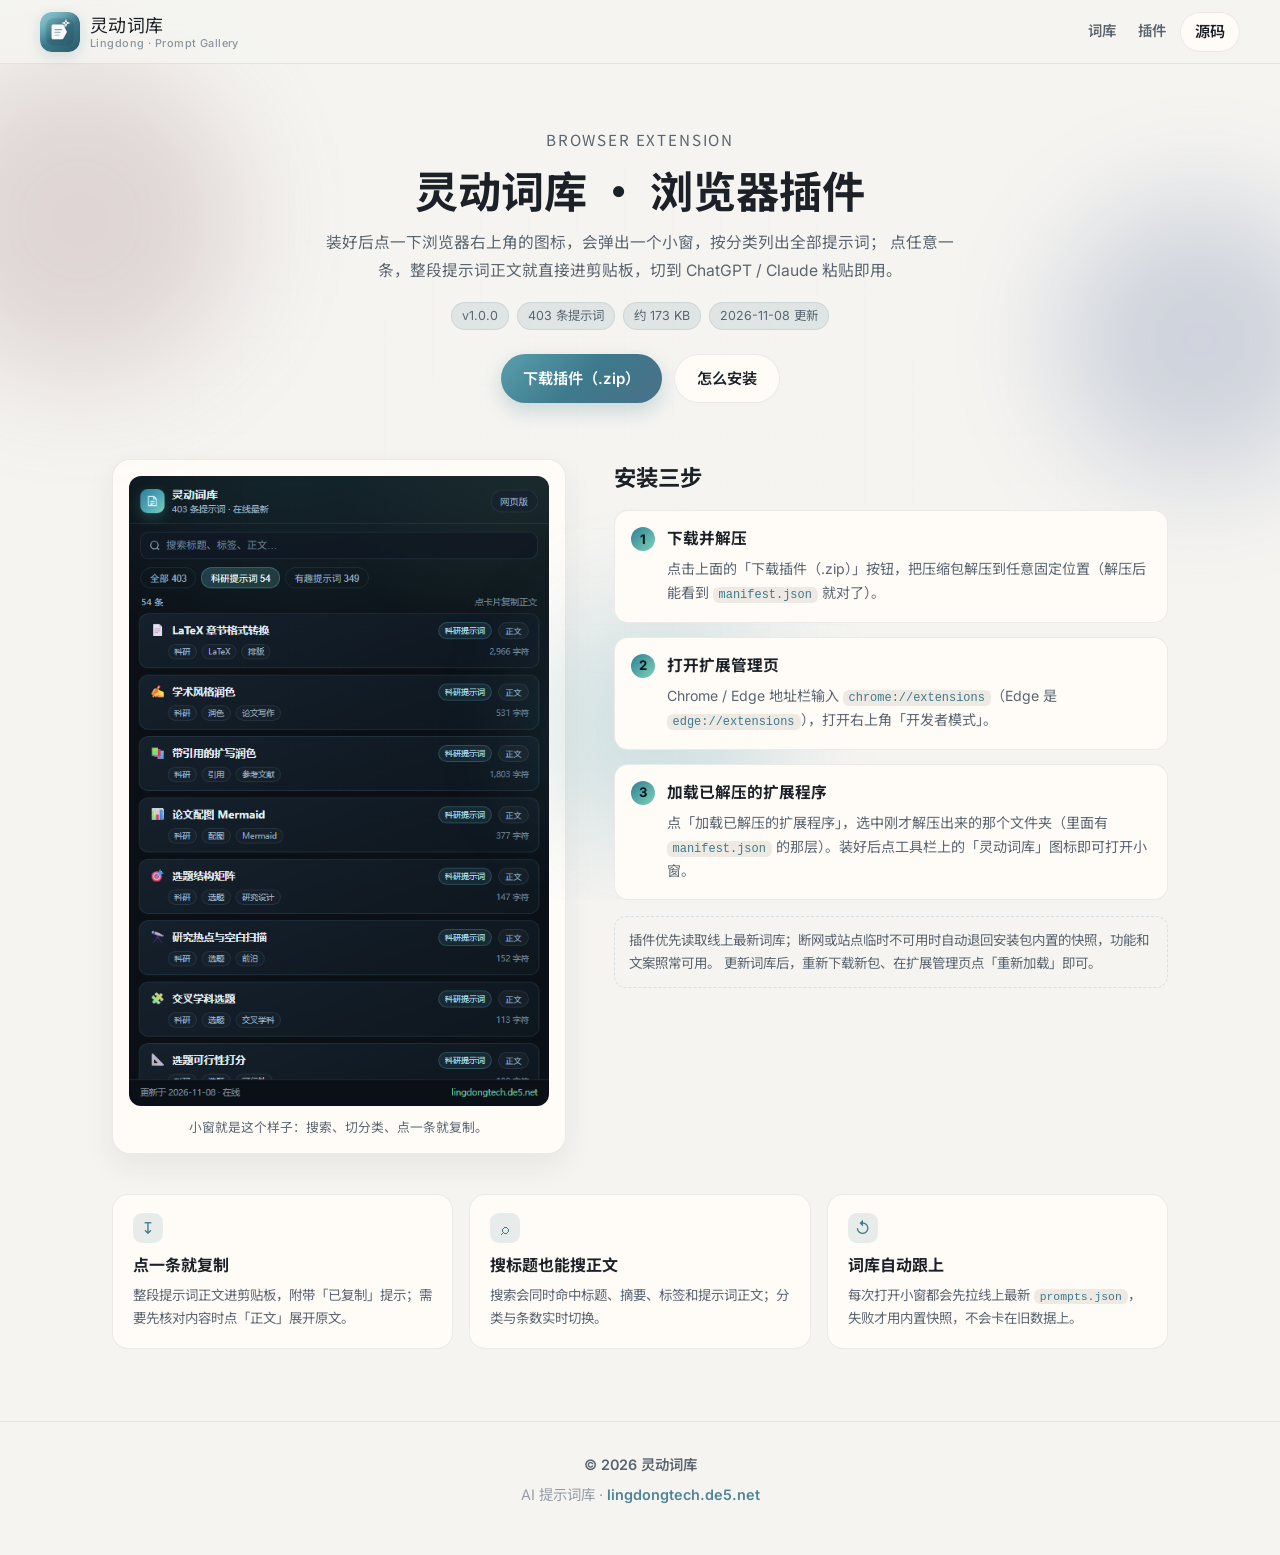
==== extension.html @ 4e8d6f9f "feat(extension): 新增浏览器插件（小窗浏览点选复制）与下载页" ====
<!DOCTYPE html>
<html lang="zh-CN">
<head>
  <meta charset="UTF-8" />
  <meta name="viewport" content="width=device-width, initial-scale=1.0" />
  <title>浏览器插件 — 灵动词库</title>
  <meta name="description" content="下载灵动词库浏览器插件：点一下图标弹出小窗，列出全部 AI 提示词，点任意一条即复制整段正文。" />
  <meta name="theme-color" content="#3d7a8c" />
  <meta name="color-scheme" content="light dark" />
  <meta name="referrer" content="strict-origin-when-cross-origin" />
  <meta property="og:type" content="website" />
  <meta property="og:title" content="浏览器插件 — 灵动词库" />
  <meta property="og:description" content="小窗浏览，一键复制提示词正文。" />
  <meta property="og:url" content="https://lingdongtech.de5.net/extension.html" />
  <link rel="canonical" href="https://lingdongtech.de5.net/extension.html" />
  <link rel="icon" href="assets/favicon.svg" type="image/svg+xml" />
  <link rel="apple-touch-icon" href="assets/logo-mark.svg" />
  <link rel="preconnect" href="https://fonts.googleapis.com" />
  <link rel="preconnect" href="https://fonts.gstatic.com" crossorigin />
  <link href="https://fonts.googleapis.com/css2?family=Inter:wght@400;500;600;700;800&family=Noto+Sans+SC:wght@400;500;700;900&display=swap" rel="stylesheet" />
  <link rel="stylesheet" href="css/styles.css" />
</head>
<body class="anime-skin brand-lingdong">
  <a class="skip-link" href="#install">跳到安装说明</a>
  <div class="bg-layer" aria-hidden="true">
    <div class="orb orb-a"></div>
    <div class="orb orb-b"></div>
    <div class="orb orb-c"></div>
    <div class="starfield" id="starfield"></div>
    <div class="grid-glow"></div>
  </div>

  <header class="site-header">
    <a href="index.html" class="logo" aria-label="灵动词库首页">
      <span class="logo-mark" aria-hidden="true">
        <img src="assets/logo-mark.svg" width="38" height="38" alt="" decoding="async" />
      </span>
      <span class="logo-text">
        <strong>灵动词库</strong>
        <small>Lingdong · Prompt Gallery</small>
      </span>
    </a>
    <nav class="header-nav" aria-label="站内导航">
      <a href="index.html#gallery">词库</a>
      <a href="extension.html" aria-current="page">插件</a>
    </nav>
    <div class="header-actions">
      <a class="btn btn-secondary" href="https://github.com/funjack15500-a11y/git-romate" target="_blank" rel="noopener" style="padding: 8px 14px; height: 40px;">
        <span class="header-github-text">源码</span>
      </a>
    </div>
  </header>

  <section class="plugin-hero">
    <p class="hero-kicker">BROWSER EXTENSION</p>
    <h1 class="plugin-title">灵动词库 · 浏览器插件</h1>
    <p class="plugin-lead">
      装好后点一下浏览器右上角的图标，会弹出一个小窗，按分类列出全部提示词；
      点任意一条，整段提示词正文就直接进剪贴板，切到 ChatGPT / Claude 粘贴即用。
    </p>
    <div class="plugin-meta">
      <span>v1.0.0</span>
      <span>403 条提示词</span>
      <span>约 173 KB</span>
      <span>2026-11-08 更新</span>
    </div>
    <div class="plugin-actions">
      <a class="btn btn-primary" href="downloads/lingdong-prompts-extension.zip" download="lingdong-prompts-extension.zip">下载插件（.zip）</a>
      <a class="btn btn-secondary" href="#install">怎么安装</a>
    </div>
  </section>

  <section class="plugin-grid">
    <figure class="plugin-shot">
      <img src="assets/extension-preview.png" alt="插件小窗：搜索框、分类切换和提示词列表" loading="lazy" decoding="async" />
      <figcaption>小窗就是这个样子：搜索、切分类、点一条就复制。</figcaption>
    </figure>

    <div class="plugin-steps" id="install">
      <h2>安装三步</h2>
      <ol>
        <li>
          <strong>下载并解压</strong>
          <p>点击上面的「下载插件（.zip）」按钮，把压缩包解压到任意固定位置（解压后能看到 <code>manifest.json</code> 就对了）。</p>
        </li>
        <li>
          <strong>打开扩展管理页</strong>
          <p>Chrome / Edge 地址栏输入 <code>chrome://extensions</code>（Edge 是 <code>edge://extensions</code>），打开右上角「开发者模式」。</p>
        </li>
        <li>
          <strong>加载已解压的扩展程序</strong>
          <p>点「加载已解压的扩展程序」，选中刚才解压出来的那个文件夹（里面有 <code>manifest.json</code> 的那层）。装好后点工具栏上的「灵动词库」图标即可打开小窗。</p>
        </li>
      </ol>
      <p class="plugin-note">
        插件优先读取线上最新词库；断网或站点临时不可用时自动退回安装包内置的快照，功能和文案照常可用。
        更新词库后，重新下载新包、在扩展管理页点「重新加载」即可。
      </p>
    </div>
  </section>

  <section class="plugin-features">
    <div class="plugin-feature">
      <span class="plugin-feature-icon" aria-hidden="true">↧</span>
      <h3>点一条就复制</h3>
      <p>整段提示词正文进剪贴板，附带「已复制」提示；需要先核对内容时点「正文」展开原文。</p>
    </div>
    <div class="plugin-feature">
      <span class="plugin-feature-icon" aria-hidden="true">⌕</span>
      <h3>搜标题也能搜正文</h3>
      <p>搜索会同时命中标题、摘要、标签和提示词正文；分类与条数实时切换。</p>
    </div>
    <div class="plugin-feature">
      <span class="plugin-feature-icon" aria-hidden="true">↺</span>
      <h3>词库自动跟上</h3>
      <p>每次打开小窗都会先拉线上最新 <code>prompts.json</code>，失败才用内置快照，不会卡在旧数据上。</p>
    </div>
  </section>

  <footer class="site-footer">
    <p class="footer-brand">© <span id="footerYear">2026</span> 灵动词库</p>
    <p class="footer-sub">AI 提示词库 · <a href="https://lingdongtech.de5.net/">lingdongtech.de5.net</a></p>
  </footer>

  <script>
    (function () {
      var y = document.getElementById("footerYear");
      if (y) y.textContent = String(new Date().getFullYear());
    })();
  </script>
</body>
</html>
---- css/styles.css ----
/* Spark Prompts — styles (暖雾青绿 · 低饱和舒适) */
:root {
  --bg: #f5f4f1;
  --surface: #fffcf8;
  --surface-2: #eeeae3;
  --text: #1c2128;
  --text-2: #5a6570;
  --text-3: #8b949e;
  --accent: #3d7a8c;
  --accent-hover: #2f6575;
  --accent-soft: rgba(61, 122, 140, 0.12);
  --pink: #a8878e;
  --violet: #6d7fa8;
  --cyan: #4a9aad;
  --border: rgba(45, 55, 65, 0.09);
  --shadow-sm: 0 2px 10px rgba(40, 48, 55, 0.05);
  --shadow-md: 0 12px 30px rgba(40, 48, 55, 0.07);
  --shadow-lg: 0 22px 44px rgba(40, 48, 55, 0.1);
  --radius: 16px;
  --radius-sm: 12px;
  --header-h: 64px;
  --font: "Inter", "Noto Sans SC", "PingFang SC", "Microsoft YaHei", system-ui, sans-serif;
  --display: "ZCOOL KuaiLe", "Noto Sans SC", "PingFang SC", system-ui, sans-serif;
  --ease: cubic-bezier(0.22, 1, 0.36, 1);
}

[data-theme="dark"] {
  --bg: #12151a;
  --surface: #1a1f26;
  --surface-2: #242b34;
  --text: #e8edf2;
  --text-2: #a8b2bc;
  --text-3: #7b8794;
  --accent: #6eb6c5;
  --accent-hover: #8bc9d5;
  --accent-soft: rgba(110, 182, 197, 0.14);
  --pink: #b89aa1;
  --violet: #8fa0c4;
  --cyan: #6eb6c5;
  --border: rgba(180, 200, 215, 0.1);
  --shadow-sm: 0 2px 10px rgba(0, 0, 0, 0.28);
  --shadow-md: 0 12px 30px rgba(0, 0, 0, 0.36);
  --shadow-lg: 0 22px 44px rgba(0, 0, 0, 0.45);
}

*,
*::before,
*::after {
  box-sizing: border-box;
  margin: 0;
  padding: 0;
}

html {
  scroll-behavior: smooth;
}

body {
  font-family: var(--font);
  background: var(--bg);
  color: var(--text);
  line-height: 1.55;
  min-height: 100vh;
  -webkit-font-smoothing: antialiased;
  overflow-x: hidden;
  position: relative;
}

.skip-link {
  position: fixed;
  top: 10px;
  left: 10px;
  z-index: 500;
  padding: 10px 14px;
  border-radius: 10px;
  background: var(--text);
  color: var(--bg);
  font-weight: 700;
  transform: translateY(-150%);
  transition: transform 0.18s var(--ease);
}

.skip-link:focus {
  transform: translateY(0);
}

:where(a, button, input, select, [tabindex]):focus-visible {
  outline: 3px solid color-mix(in srgb, var(--accent) 58%, transparent);
  outline-offset: 3px;
}

/* 樱词风背景层 */
.bg-layer {
  position: fixed;
  inset: 0;
  pointer-events: none;
  z-index: 0;
  overflow: hidden;
}

.site-header,
.hero,
.gallery,
.howto,
.site-footer,
.modal-backdrop,
.back-top,
.toast {
  position: relative;
  z-index: 1;
}

.site-header {
  z-index: 100;
}

.modal-backdrop {
  z-index: 200;
}

.toast {
  z-index: 300;
}

.orb {
  position: absolute;
  border-radius: 50%;
  filter: blur(56px);
  opacity: 0.28;
  animation: floaty 18s ease-in-out infinite;
}

.orb-a {
  width: 320px;
  height: 320px;
  left: -80px;
  top: 60px;
  background: var(--pink);
}

.orb-b {
  width: 280px;
  height: 280px;
  right: -60px;
  top: 200px;
  background: var(--violet);
  animation-delay: -4s;
}

.orb-c {
  width: 240px;
  height: 240px;
  left: 42%;
  bottom: 6%;
  background: var(--cyan);
  animation-delay: -7s;
  opacity: 0.22;
}

.grid-glow {
  position: absolute;
  inset: 0;
  background-image:
    linear-gradient(rgba(61, 122, 140, 0.03) 1px, transparent 1px),
    linear-gradient(90deg, rgba(61, 122, 140, 0.03) 1px, transparent 1px);
  background-size: 48px 48px;
  mask-image: radial-gradient(circle at center, black 18%, transparent 78%);
  opacity: 0.35;
}

[data-theme="dark"] .grid-glow {
  background-image:
    linear-gradient(rgba(255, 255, 255, 0.035) 1px, transparent 1px),
    linear-gradient(90deg, rgba(255, 255, 255, 0.035) 1px, transparent 1px);
}

.sakura-field {
  position: absolute;
  inset: 0;
}

.petal {
  position: absolute;
  top: -24px;
  width: 9px;
  height: 12px;
  background: linear-gradient(135deg, #d5e8ec, #6eb6c5);
  border-radius: 80% 0 80% 0;
  opacity: 0.32;
  animation: fall linear infinite;
  filter: drop-shadow(0 0 4px rgba(61, 122, 140, 0.15));
  --drift: 0px;
}

.petal-b {
  width: 7px;
  height: 10px;
  background: linear-gradient(135deg, #e4e8f0, #8fa0c4);
  border-radius: 70% 0 70% 20%;
}

.petal-c {
  width: 10px;
  height: 9px;
  background: linear-gradient(120deg, #e8f0e8, #8bb89a 70%);
  border-radius: 50% 0 50% 50%;
}

.starfield {
  position: absolute;
  inset: 0;
}

.twinkle {
  position: absolute;
  width: 3px;
  height: 3px;
  border-radius: 50%;
  background: #fff;
  box-shadow: 0 0 8px 2px rgba(255, 182, 220, 0.85);
  animation: twinkle ease-in-out infinite;
  opacity: 0.7;
}

[data-theme="light"] .twinkle {
  background: #f9a8d4;
  box-shadow: 0 0 8px 2px rgba(236, 72, 153, 0.45);
}

@keyframes floaty {
  0%,
  100% {
    transform: translateY(0) scale(1);
  }
  50% {
    transform: translateY(-28px) scale(1.05);
  }
}

@keyframes fall {
  0% {
    transform: translate3d(0, -10vh, 0) rotate(0deg);
  }
  100% {
    transform: translate3d(var(--drift), 110vh, 0) rotate(420deg);
  }
}

@keyframes twinkle {
  0%,
  100% {
    opacity: 0.25;
    transform: scale(0.8);
  }
  50% {
    opacity: 1;
    transform: scale(1.35);
  }
}

@media (prefers-reduced-motion: reduce) {
  html {
    scroll-behavior: auto;
  }

  *,
  *::before,
  *::after {
    scroll-behavior: auto !important;
    transition-duration: 0.01ms !important;
  }

  .orb,
  .petal,
  .twinkle,
  .deco-float,
  .card-shine,
  .loading-spinner {
    animation: none !important;
  }
}

a {
  color: inherit;
  text-decoration: none;
}

button,
input {
  font: inherit;
}

img {
  max-width: 100%;
  display: block;
}

/* Header */
.site-header {
  position: sticky;
  top: 0;
  z-index: 100;
  height: var(--header-h);
  display: flex;
  align-items: center;
  justify-content: space-between;
  padding: 0 clamp(16px, 4vw, 40px);
  background: color-mix(in srgb, var(--bg) 82%, transparent);
  backdrop-filter: saturate(180%) blur(16px);
  border-bottom: 1px solid var(--border);
}

.logo {
  display: flex;
  align-items: center;
  gap: 10px;
  font-weight: 700;
  font-size: 1.05rem;
  letter-spacing: -0.02em;
}

.logo-text {
  display: flex;
  flex-direction: column;
  line-height: 1.15;
  gap: 2px;
}

.logo-text strong {
  font-family: var(--display);
  font-weight: 400;
  font-size: 1.12rem;
  letter-spacing: 0.02em;
}

.logo-text small {
  font-size: 0.68rem;
  font-weight: 500;
  color: var(--text-3);
  letter-spacing: 0.04em;
}

.logo-mark {
  width: 40px;
  height: 40px;
  border-radius: 12px;
  display: grid;
  place-items: center;
  flex-shrink: 0;
  overflow: hidden;
  box-shadow: 0 4px 14px rgba(61, 122, 140, 0.2);
  background: transparent;
  border: none;
  padding: 0;
  transition: transform 0.2s var(--ease), box-shadow 0.2s var(--ease);
}

.logo-mark img,
.logo-mark svg {
  width: 100%;
  height: 100%;
  display: block;
}

.logo:hover .logo-mark {
  transform: translateY(-1px);
  box-shadow: 0 6px 18px rgba(61, 122, 140, 0.28);
}

.logo-text strong {
  letter-spacing: 0.02em;
}

.header-nav {
  display: flex;
  align-items: center;
  gap: 18px;
  margin-left: auto;
  margin-right: 12px;
  font-size: 0.9rem;
  font-weight: 600;
  color: var(--text-2);
}

.header-nav a {
  position: relative;
  padding: 4px 2px;
  transition: color 0.15s;
}

.header-nav a:hover {
  color: var(--accent);
}

.header-nav a::after {
  content: "";
  position: absolute;
  left: 0;
  right: 0;
  bottom: -4px;
  height: 2px;
  border-radius: 2px;
  background: linear-gradient(90deg, #3d7a8c, #6d7fa8);
  transform: scaleX(0);
  transition: transform 0.2s var(--ease);
}

.header-nav a:hover::after {
  transform: scaleX(1);
}

.header-actions {
  display: flex;
  align-items: center;
  gap: 8px;
}

.icon-btn {
  width: 40px;
  height: 40px;
  border-radius: 999px;
  border: 1px solid var(--border);
  background: var(--surface);
  color: var(--text);
  cursor: pointer;
  display: grid;
  place-items: center;
  transition: background 0.2s var(--ease), transform 0.2s var(--ease);
}

.icon-btn:hover {
  background: var(--surface-2);
  transform: translateY(-1px);
}

.btn {
  display: inline-flex;
  align-items: center;
  justify-content: center;
  gap: 8px;
  padding: 12px 22px;
  border-radius: 999px;
  border: none;
  cursor: pointer;
  font-weight: 600;
  font-size: 0.95rem;
  transition: transform 0.2s var(--ease), background 0.2s, box-shadow 0.2s;
}

.btn:hover {
  transform: translateY(-1px);
}

.btn:active {
  transform: translateY(0);
}

.btn-primary {
  background: linear-gradient(135deg, #5a9fad, #3d7a8c 50%, #4a7088);
  color: #fff;
  box-shadow: 0 8px 20px rgba(61, 122, 140, 0.24);
  text-shadow: none;
}

.btn-primary:hover {
  filter: brightness(1.04);
  background: linear-gradient(135deg, #67aab7, #458796 50%, #547e94);
}

.btn-secondary {
  background: var(--surface);
  color: var(--text);
  border: 1px solid var(--border);
}

.btn-secondary:hover {
  background: var(--surface-2);
}

.btn-ghost {
  background: transparent;
  color: var(--text-2);
  border: 1px solid transparent;
}

.btn-ghost:hover {
  background: var(--surface-2);
  color: var(--text);
}

/* Hero */
.hero {
  position: relative;
  text-align: center;
  padding: clamp(40px, 8vw, 80px) 20px 36px;
  max-width: 920px;
  margin: 0 auto;
}

.hero-glow {
  position: absolute;
  inset: -20% -10% auto;
  height: 70%;
  background:
    radial-gradient(ellipse 50% 60% at 50% 0%, rgba(61, 122, 140, 0.16), transparent 70%),
    radial-gradient(ellipse 40% 50% at 80% 20%, rgba(109, 127, 168, 0.12), transparent 65%),
    radial-gradient(ellipse 35% 45% at 15% 30%, rgba(74, 154, 173, 0.1), transparent 60%);
  pointer-events: none;
  z-index: -1;
}

[data-theme="dark"] .hero-glow {
  background:
    radial-gradient(ellipse 50% 60% at 50% 0%, rgba(110, 182, 197, 0.14), transparent 70%),
    radial-gradient(ellipse 40% 50% at 80% 20%, rgba(143, 160, 196, 0.1), transparent 65%),
    radial-gradient(ellipse 35% 45% at 15% 30%, rgba(110, 182, 197, 0.08), transparent 60%);
}

.hero-deco {
  position: absolute;
  inset: 0;
  pointer-events: none;
  overflow: hidden;
}

.deco-float {
  position: absolute;
  font-size: 1.1rem;
  opacity: 0.55;
  color: var(--accent);
  animation: bob 5s ease-in-out infinite;
  text-shadow: 0 0 12px rgba(244, 114, 182, 0.45);
}

.deco-float.d1 { left: 6%; top: 18%; animation-delay: 0s; opacity: 0.45; }
.deco-float.d2 { right: 10%; top: 22%; animation-delay: -1s; color: var(--cyan); opacity: 0.4; }
.deco-float.d3 { left: 14%; bottom: 28%; animation-delay: -2s; opacity: 0.35; }
.deco-float.d4 { right: 8%; bottom: 32%; animation-delay: -1.5s; color: var(--violet); opacity: 0.4; }
.deco-float.d5 { left: 48%; top: 8%; animation-delay: -0.5s; font-size: 0.9rem; opacity: 0.35; }

@keyframes bob {
  0%, 100% { transform: translateY(0); }
  50% { transform: translateY(-10px); }
}

.hero-kicker {
  font-family: var(--display);
  font-size: 0.95rem;
  color: var(--text-2);
  letter-spacing: 0.12em;
  margin-bottom: 10px;
}

.sr-only {
  position: absolute;
  width: 1px;
  height: 1px;
  padding: 0;
  margin: -1px;
  overflow: hidden;
  clip: rect(0, 0, 0, 0);
  white-space: nowrap;
  border: 0;
}

.hero-badge {
  display: inline-flex;
  align-items: center;
  gap: 8px;
  padding: 6px 14px 6px 8px;
  border-radius: 999px;
  background: var(--accent-soft);
  color: var(--accent);
  font-size: 0.85rem;
  font-weight: 600;
  margin-bottom: 20px;
}

.hero-badge-logo {
  width: 20px;
  height: 20px;
  border-radius: 6px;
  display: block;
  box-shadow: 0 2px 6px rgba(61, 122, 140, 0.2);
}

.hero h1,
.hero-title {
  font-family: var(--display);
  font-size: clamp(2.3rem, 6.2vw, 3.7rem);
  line-height: 1.18;
  letter-spacing: 0.02em;
  font-weight: 400;
  margin-bottom: 16px;
}

.hero h1 span,
.hero-title span {
  background: linear-gradient(120deg, #3d7a8c, #4a9aad, #6d7fa8);
  -webkit-background-clip: text;
  background-clip: text;
  color: transparent;
}

[data-theme="dark"] .hero h1 span,
[data-theme="dark"] .hero-title span {
  background: linear-gradient(120deg, #6eb6c5, #8bc9d5, #a8b8d8);
  -webkit-background-clip: text;
  background-clip: text;
  color: transparent;
}

.hero code {
  font-size: 0.9em;
  padding: 1px 6px;
  border-radius: 6px;
  background: var(--accent-soft);
  color: var(--accent);
}

.hero p,
.hero-lead {
  color: var(--text-2);
  font-size: clamp(1rem, 2.2vw, 1.15rem);
  max-width: 560px;
  margin: 0 auto 28px;
}

.bubble-stat {
  position: relative;
  padding: 10px 16px 12px;
  border-radius: 16px;
  background: color-mix(in srgb, var(--surface) 92%, var(--accent));
  border: 1px solid var(--border);
  box-shadow: var(--shadow-sm);
  min-width: 88px;
}

.bubble-stat::after {
  content: "";
  position: absolute;
  left: 14px;
  bottom: -6px;
  width: 10px;
  height: 10px;
  background: inherit;
  border-right: 1px solid var(--border);
  border-bottom: 1px solid var(--border);
  transform: rotate(45deg);
}

.hero-actions {
  display: flex;
  flex-wrap: wrap;
  gap: 12px;
  justify-content: center;
}

/* —— 滚动播报 —— */
.hero-ticker {
  display: flex;
  align-items: center;
  gap: 10px;
  margin: 28px auto 0;
  max-width: 860px;
  padding: 0 4px;
}

.hero-ticker-b {
  margin-top: 10px;
}

.ticker-label {
  flex: 0 0 auto;
  font-size: 0.72rem;
  font-weight: 700;
  letter-spacing: 0.08em;
  color: var(--accent);
  padding: 6px 10px;
  border-radius: 999px;
  background: var(--accent-soft);
  border: 1px solid var(--border);
}

.ticker-viewport {
  flex: 1;
  min-width: 0;
  overflow: hidden;
  mask-image: linear-gradient(90deg, transparent, #000 8%, #000 92%, transparent);
  -webkit-mask-image: linear-gradient(90deg, transparent, #000 8%, #000 92%, transparent);
}

.ticker-track {
  display: flex;
  width: max-content;
  gap: 10px;
  animation: ticker-scroll 48s linear infinite;
}

.ticker-track-rev {
  animation-name: ticker-scroll-rev;
  animation-duration: 56s;
}

.hero-ticker:hover .ticker-track,
.hero-ticker:hover .ticker-track-rev {
  animation-play-state: paused;
}

@keyframes ticker-scroll {
  from { transform: translateX(0); }
  to { transform: translateX(-50%); }
}

@keyframes ticker-scroll-rev {
  from { transform: translateX(-50%); }
  to { transform: translateX(0); }
}

.ticker-chip {
  flex: 0 0 auto;
  display: inline-flex;
  align-items: center;
  gap: 6px;
  padding: 8px 14px;
  border-radius: 999px;
  background: var(--surface);
  border: 1px solid var(--border);
  box-shadow: var(--shadow-sm);
  font-size: 0.85rem;
  color: var(--text);
  cursor: pointer;
  transition: border-color 0.2s, transform 0.2s, box-shadow 0.2s;
  white-space: nowrap;
  max-width: 240px;
}

.ticker-chip:hover {
  border-color: color-mix(in srgb, var(--accent) 45%, var(--border));
  transform: translateY(-1px);
  box-shadow: var(--shadow-md);
}

.ticker-chip .tc-emoji {
  font-size: 1rem;
}

.ticker-chip .tc-title {
  overflow: hidden;
  text-overflow: ellipsis;
}

.ticker-chip .tc-cat {
  font-size: 0.7rem;
  color: var(--text-3);
  padding: 2px 6px;
  border-radius: 6px;
  background: var(--surface-2);
}

/* —— 精选轮播 —— */
.hero-spotlight {
  position: relative;
  margin: 28px auto 0;
  max-width: 560px;
  padding: 0 40px;
}

.spotlight-stage {
  position: relative;
  min-height: 118px;
}

.spotlight-card {
  position: absolute;
  inset: 0;
  display: flex;
  flex-direction: column;
  align-items: flex-start;
  gap: 8px;
  text-align: left;
  padding: 18px 20px;
  border-radius: 18px;
  background: var(--surface);
  border: 1px solid var(--border);
  box-shadow: var(--shadow-md);
  opacity: 0;
  transform: translateY(8px) scale(0.98);
  pointer-events: none;
  transition: opacity 0.45s var(--ease), transform 0.45s var(--ease);
  cursor: pointer;
}

.spotlight-card.active {
  opacity: 1;
  transform: none;
  pointer-events: auto;
  position: relative;
}

.spotlight-card .sp-meta {
  display: flex;
  align-items: center;
  gap: 8px;
  font-size: 0.78rem;
  color: var(--text-3);
}

.spotlight-card .sp-emoji {
  font-size: 1.35rem;
}

.spotlight-card .sp-title {
  font-size: 1.05rem;
  font-weight: 700;
  color: var(--text);
  line-height: 1.35;
}

.spotlight-card .sp-summary {
  font-size: 0.88rem;
  color: var(--text-2);
  display: -webkit-box;
  -webkit-line-clamp: 2;
  -webkit-box-orient: vertical;
  overflow: hidden;
}

.spotlight-nav {
  position: absolute;
  top: 50%;
  transform: translateY(-50%);
  width: 32px;
  height: 32px;
  border-radius: 50%;
  border: 1px solid var(--border);
  background: var(--surface);
  color: var(--text);
  cursor: pointer;
  font-size: 1.2rem;
  line-height: 1;
  z-index: 2;
  box-shadow: var(--shadow-sm);
}

.spotlight-nav:hover {
  border-color: var(--accent);
  color: var(--accent);
}

.spotlight-nav.prev { left: 0; }
.spotlight-nav.next { right: 0; }

.spotlight-dots {
  display: flex;
  justify-content: center;
  gap: 6px;
  margin-top: 12px;
}

.spotlight-dots button {
  width: 7px;
  height: 7px;
  border-radius: 50%;
  border: none;
  padding: 0;
  background: var(--text-3);
  opacity: 0.35;
  cursor: pointer;
}

.spotlight-dots button.active {
  opacity: 1;
  background: var(--accent);
  width: 18px;
  border-radius: 999px;
}

@media (prefers-reduced-motion: reduce) {
  .ticker-track,
  .ticker-track-rev {
    animation: none;
  }
}

@media (max-width: 640px) {
  .hero-ticker .ticker-label {
    display: none;
  }
  .hero-spotlight {
    padding: 0 36px;
  }
  .ticker-chip .tc-cat {
    display: none;
  }
}

.stats {
  display: flex;
  justify-content: center;
  gap: clamp(24px, 6vw, 48px);
  margin-top: 36px;
  padding-top: 28px;
  border-top: 1px solid var(--border);
}

.stat strong {
  display: block;
  font-size: 1.4rem;
  letter-spacing: -0.02em;
}

.stat span {
  color: var(--text-3);
  font-size: 0.85rem;
}

/* Gallery */
.gallery {
  max-width: 1240px;
  margin: 0 auto;
  padding: 20px clamp(16px, 4vw, 36px) 96px;
}

.controls {
  display: flex;
  flex-wrap: wrap;
  gap: 12px;
  align-items: center;
  margin-bottom: 12px;
  padding: 10px;
  border-radius: 18px;
  transition: background 0.25s var(--ease), box-shadow 0.25s var(--ease), border-color 0.25s;
  border: 1px solid transparent;
  position: sticky;
  top: calc(var(--header-h) + 4px);
  z-index: 40;
}

.controls.is-stuck {
  background: color-mix(in srgb, var(--bg) 88%, transparent);
  backdrop-filter: saturate(180%) blur(14px);
  border-color: var(--border);
  box-shadow: var(--shadow-sm);
}

.search-bar {
  position: relative;
  flex: 1 1 240px;
  min-width: 200px;
}

.search-bar svg {
  position: absolute;
  left: 14px;
  top: 50%;
  transform: translateY(-50%);
  color: var(--text-3);
  pointer-events: none;
}

.search-bar input {
  width: 100%;
  height: 44px;
  padding: 0 40px 0 40px;
  border-radius: 999px;
  border: 1px solid var(--border);
  background: var(--surface);
  color: var(--text);
  outline: none;
  transition: border-color 0.2s, box-shadow 0.2s;
}

.search-bar input:focus {
  border-color: var(--accent);
  box-shadow: 0 0 0 3px var(--accent-soft);
}

.search-clear {
  position: absolute;
  right: 10px;
  top: 50%;
  transform: translateY(-50%);
  width: 26px;
  height: 26px;
  border: none;
  border-radius: 999px;
  background: var(--surface-2);
  color: var(--text-2);
  cursor: pointer;
  font-size: 1rem;
  line-height: 1;
  display: grid;
  place-items: center;
}

.search-clear:hover {
  color: var(--text);
  background: var(--border);
}

.toolbar-meta {
  display: flex;
  flex-wrap: wrap;
  align-items: center;
  gap: 10px 16px;
  margin-bottom: 16px;
  min-height: 28px;
}

.result-line {
  color: var(--text-3);
  font-size: 0.88rem;
}

.result-line strong {
  color: var(--text);
  font-weight: 650;
}

.active-chips {
  display: flex;
  flex-wrap: wrap;
  gap: 6px;
}

.chip {
  display: inline-flex;
  align-items: center;
  gap: 6px;
  padding: 4px 10px;
  border-radius: 999px;
  border: 1px solid var(--border);
  background: var(--surface);
  color: var(--text-2);
  font-size: 0.78rem;
  font-weight: 500;
  cursor: pointer;
  transition: background 0.15s, color 0.15s;
}

.chip:hover {
  background: var(--accent-soft);
  color: var(--accent);
  border-color: transparent;
}

.sort-wrap {
  display: inline-flex;
}

.sort-select {
  height: 40px;
  padding: 0 28px 0 12px;
  border-radius: 999px;
  border: 1px solid var(--border);
  background: var(--surface)
    url("data:image/svg+xml,%3Csvg xmlns='http://www.w3.org/2000/svg' width='10' height='6' viewBox='0 0 10 6'%3E%3Cpath d='M1 1l4 4 4-4' fill='none' stroke='%2386868b' stroke-width='1.5'/%3E%3C/svg%3E")
    no-repeat right 12px center;
  color: var(--text-2);
  font-weight: 500;
  font-size: 0.9rem;
  cursor: pointer;
  appearance: none;
  -webkit-appearance: none;
  outline: none;
}

.sort-select:focus {
  border-color: var(--accent);
  box-shadow: 0 0 0 3px var(--accent-soft);
}

.filter-reset {
  opacity: 0.45;
  pointer-events: none;
}

.filter-reset.visible {
  opacity: 1;
  pointer-events: auto;
}

.filters {
  display: flex;
  flex-wrap: wrap;
  gap: 8px;
  align-items: center;
}

.filter-btn,
.category-trigger {
  height: 40px;
  padding: 0 14px;
  border-radius: 999px;
  border: 1px solid var(--border);
  background: var(--surface);
  color: var(--text-2);
  cursor: pointer;
  font-weight: 500;
  font-size: 0.9rem;
  transition: all 0.2s var(--ease);
}

.filter-btn:hover,
.category-trigger:hover {
  background: var(--surface-2);
  color: var(--text);
}

.filter-btn.active {
  background: var(--text);
  color: var(--bg);
  border-color: transparent;
}

[data-theme="dark"] .filter-btn.active {
  background: #f5f5f7;
  color: #0b0b0f;
}

.category-dropdown {
  position: relative;
}

.category-trigger {
  display: inline-flex;
  align-items: center;
  gap: 8px;
}

.category-options {
  position: absolute;
  top: calc(100% + 8px);
  left: 0;
  min-width: 200px;
  max-height: min(70vh, 420px);
  overflow-y: auto;
  background: var(--surface);
  border: 1px solid var(--border);
  border-radius: var(--radius-sm);
  box-shadow: var(--shadow-md);
  padding: 6px;
  display: none;
  z-index: 50;
}

.category-options.open {
  display: block;
}

.category-option {
  display: flex;
  align-items: center;
  justify-content: space-between;
  gap: 12px;
  width: 100%;
  text-align: left;
  padding: 10px 12px;
  border: none;
  border-radius: 8px;
  background: transparent;
  color: var(--text);
  cursor: pointer;
  font-size: 0.9rem;
}

.category-option .cat-count {
  font-size: 0.75rem;
  font-variant-numeric: tabular-nums;
  color: var(--text-3);
  background: var(--surface-2);
  padding: 2px 8px;
  border-radius: 999px;
  min-width: 1.75rem;
  text-align: center;
}

.category-option:hover,
.category-option.active {
  background: var(--accent-soft);
  color: var(--accent);
}

.category-option.active .cat-count,
.category-option:hover .cat-count {
  color: var(--accent);
  background: color-mix(in srgb, var(--accent) 14%, transparent);
}

/* Announcement — 精简单行提示条 */
.announcement {
  position: relative;
  display: flex;
  align-items: center;
  gap: 10px;
  background: color-mix(in srgb, var(--accent) 6%, var(--surface));
  border: 1px solid color-mix(in srgb, var(--accent) 12%, var(--border));
  border-radius: 999px;
  padding: 8px 14px 8px 12px;
  margin-bottom: 16px;
  min-height: 0;
  overflow: hidden;
  box-shadow: none;
}

.announcement-icon {
  flex-shrink: 0;
  width: 26px;
  height: 26px;
  display: grid;
  place-items: center;
  border-radius: 999px;
  background: var(--accent-soft);
  color: var(--accent);
  font-size: 0.78rem;
  font-weight: 700;
}

#announcementSlides {
  flex: 1;
  min-width: 0;
  position: relative;
}

.announcement-slide {
  display: none;
  align-items: baseline;
  gap: 6px 10px;
  flex-wrap: wrap;
  animation: fadeIn 0.35s var(--ease);
  line-height: 1.45;
}

.announcement-slide.active {
  display: flex;
}

.announcement-slide strong {
  display: inline;
  margin: 0;
  font-size: 0.86rem;
  font-weight: 600;
  color: var(--text);
}

.announcement-slide p,
.announcement-slide .ann-body {
  margin: 0;
  display: inline;
  color: var(--text-2);
  font-size: 0.84rem;
}

.announcement-slide .ann-sep {
  color: var(--text-3);
  opacity: 0.55;
}

.announcement-dots {
  position: static;
  flex-shrink: 0;
  display: flex;
  gap: 5px;
  align-items: center;
}

.announcement-dots button {
  width: 5px;
  height: 5px;
  border-radius: 999px;
  border: none;
  background: var(--text-3);
  opacity: 0.3;
  cursor: pointer;
  padding: 0;
  transition: width 0.2s, opacity 0.2s, background 0.2s;
}

.announcement-dots button.active {
  opacity: 1;
  background: var(--accent);
  width: 14px;
}

/* Tag cloud */
.tag-cloud-wrap {
  margin-bottom: 20px;
  padding: 12px 14px;
  border-radius: var(--radius);
  background: color-mix(in srgb, var(--surface) 88%, var(--surface-2));
  border: 1px solid var(--border);
}

.tag-cloud-head {
  display: flex;
  align-items: center;
  justify-content: space-between;
  gap: 12px;
  margin-bottom: 10px;
}

.tag-cloud-head-left {
  display: flex;
  align-items: center;
  gap: 8px;
}

.tag-cloud-head span {
  font-size: 0.8rem;
  font-weight: 600;
  color: var(--text-3);
  letter-spacing: 0.04em;
}

.tag-cloud-actions {
  display: flex;
  align-items: center;
  gap: 4px;
}

.tag-cloud-clear,
.tag-cloud-toggle {
  border: none;
  background: transparent;
  color: var(--accent);
  font-size: 0.8rem;
  cursor: pointer;
  padding: 2px 8px;
  border-radius: 6px;
  font-family: inherit;
}

.tag-cloud-clear:hover,
.tag-cloud-toggle:hover {
  background: var(--accent-soft);
}

.tag-cloud-clear[hidden],
.tag-cloud-toggle[hidden] {
  display: none;
}

.tag-cloud {
  display: flex;
  flex-wrap: wrap;
  gap: 8px;
  align-items: center;
}

.tag-cloud.is-collapsed .tag-cloud-item.is-extra {
  display: none;
}

.tag-cloud-item {
  border: 1px solid var(--border);
  background: var(--surface);
  color: var(--text-2);
  border-radius: 999px;
  padding: 5px 11px;
  cursor: pointer;
  line-height: 1.3;
  transition: background 0.18s, border-color 0.18s, color 0.18s, transform 0.18s;
  font-family: inherit;
}

.tag-cloud-item:hover {
  border-color: color-mix(in srgb, var(--accent) 35%, var(--border));
  color: var(--text);
  background: color-mix(in srgb, var(--accent) 5%, var(--surface));
}

.tag-cloud-item.active {
  border-color: transparent;
  background: var(--accent);
  color: #fff;
  box-shadow: 0 4px 12px color-mix(in srgb, var(--accent) 28%, transparent);
}

.tag-cloud-item .tc-n {
  margin-left: 5px;
  opacity: 0.55;
  font-size: 0.78em;
  font-variant-numeric: tabular-nums;
}

.tag-cloud-item.active .tc-n {
  opacity: 0.85;
}

.tag-cloud-item.w1 { font-size: 0.78rem; opacity: 0.88; }
.tag-cloud-item.w2 { font-size: 0.84rem; }
.tag-cloud-item.w3 { font-size: 0.9rem; font-weight: 500; }
.tag-cloud-item.w4 { font-size: 0.96rem; font-weight: 600; }
.tag-cloud-item.w5 { font-size: 1.02rem; font-weight: 650; color: var(--text); }

.filters {
  scrollbar-width: thin;
}

@media (max-width: 800px) {
  .filters {
    display: flex;
    flex-wrap: nowrap;
    overflow-x: auto;
    gap: 8px;
    padding-bottom: 4px;
    -webkit-overflow-scrolling: touch;
    mask-image: linear-gradient(90deg, #000 88%, transparent);
  }

  .filters > * {
    flex-shrink: 0;
  }

  .hero-ticker-b {
    display: none;
  }

  .hero-spotlight {
    margin-top: 18px;
  }

  .announcement {
    border-radius: 14px;
    padding: 10px 12px;
  }

  .announcement-slide .ann-sep,
  .announcement-slide .ann-body {
    display: none;
  }

  .tag-cloud-wrap {
    padding: 10px 12px;
  }
}

.card .tag[data-tag],
.card .tag[data-cat] {
  cursor: pointer;
  transition: background 0.15s, color 0.15s, border-color 0.15s;
}

.card .tag[data-tag]:hover,
.card .tag[data-cat]:hover {
  background: var(--accent-soft);
  color: var(--accent);
  border-color: color-mix(in srgb, var(--accent) 25%, transparent);
}

@keyframes fadeIn {
  from {
    opacity: 0;
    transform: translateY(4px);
  }
  to {
    opacity: 1;
    transform: none;
  }
}

/* Grid */
.grid {
  display: grid;
  grid-template-columns: repeat(auto-fill, minmax(268px, 1fr));
  gap: 20px;
}

.card {
  background: var(--surface);
  border: 1px solid var(--border);
  border-radius: var(--radius);
  overflow: hidden;
  cursor: pointer;
  transition: transform 0.25s var(--ease), box-shadow 0.25s var(--ease), border-color 0.25s;
  box-shadow: var(--shadow-sm);
  display: flex;
  flex-direction: column;
  position: relative;
  content-visibility: auto;
  contain-intrinsic-size: auto 320px;
}

.card::before {
  content: "";
  position: absolute;
  inset: 0;
  border-radius: inherit;
  padding: 1px;
  background: linear-gradient(135deg, rgba(61, 122, 140, 0.22), transparent 42%, rgba(109, 127, 168, 0.18));
  -webkit-mask: linear-gradient(#fff 0 0) content-box, linear-gradient(#fff 0 0);
  mask: linear-gradient(#fff 0 0) content-box, linear-gradient(#fff 0 0);
  -webkit-mask-composite: xor;
  mask-composite: exclude;
  pointer-events: none;
  opacity: 0.35;
  z-index: 2;
}

.card:hover {
  transform: translateY(-3px);
  box-shadow: var(--shadow-md), 0 0 0 1px color-mix(in srgb, var(--accent) 14%, transparent);
}

.card-anime {
  box-shadow: var(--shadow-sm);
}

.card-anime:hover {
  transform: translateY(-4px);
}

.card-cover {
  height: 148px;
  position: relative;
  display: flex;
  align-items: flex-end;
  justify-content: flex-start;
  padding: 14px;
  overflow: hidden;
}

.card-shine {
  position: absolute;
  inset: 0;
  background: linear-gradient(
    115deg,
    transparent 30%,
    rgba(255, 255, 255, 0.35) 48%,
    transparent 62%
  );
  transform: translateX(-120%);
  animation: shine 5.5s ease-in-out infinite;
  pointer-events: none;
}

.card:hover .card-shine {
  animation-duration: 2.2s;
}

@keyframes shine {
  0%,
  55%,
  100% {
    transform: translateX(-120%);
  }
  70% {
    transform: translateX(120%);
  }
}

.card-corner {
  position: absolute;
  top: 0;
  left: 0;
  width: 28px;
  height: 28px;
  border-top: 2px solid rgba(255, 255, 255, 0.55);
  border-left: 2px solid rgba(255, 255, 255, 0.55);
  border-top-left-radius: 4px;
  opacity: 0.7;
  pointer-events: none;
}

.card-badge-anime {
  position: absolute;
  left: 10px;
  top: 10px;
  font-family: var(--display);
  font-size: 0.78rem;
  padding: 2px 8px;
  border-radius: 999px;
  background: linear-gradient(135deg, #5a9fad, #3d7a8c);
  color: #fff;
  box-shadow: 0 3px 8px rgba(61, 122, 140, 0.25);
  z-index: 1;
}

.card-emoji {
  font-size: 2rem;
  filter: drop-shadow(0 4px 8px rgba(0, 0, 0, 0.2));
}

/* 无配图封面：emoji 缩小 + 一句用途说明，填掉大片空白 */
.card-cover.has-label {
  flex-direction: column;
  align-items: flex-start;
  justify-content: center;
  gap: 9px;
}

.card-emoji.card-emoji-sm {
  font-size: 1.5rem;
  line-height: 1;
}

.card-cover-label {
  max-width: 100%;
  font-family: var(--display);
  font-size: 1.02rem;
  font-weight: 600;
  line-height: 1.42;
  letter-spacing: 0.01em;
  color: rgba(255, 255, 255, 0.97);
  text-shadow: 0 1px 10px rgba(8, 12, 18, 0.35);
  display: -webkit-box;
  -webkit-line-clamp: 2;
  -webkit-box-orient: vertical;
  overflow: hidden;
}

.card-actions {
  position: absolute;
  top: 10px;
  right: 10px;
  display: flex;
  gap: 6px;
}

.card-icon-btn {
  width: 34px;
  height: 34px;
  border-radius: 999px;
  border: none;
  background: rgba(255, 255, 255, 0.88);
  backdrop-filter: blur(8px);
  cursor: pointer;
  display: grid;
  place-items: center;
  color: #71717a;
  transition: transform 0.15s, color 0.15s, background 0.15s;
}

[data-theme="dark"] .card-icon-btn {
  background: rgba(0, 0, 0, 0.5);
  color: #d4d4d8;
}

.card-icon-btn:hover {
  transform: scale(1.08);
  color: var(--accent);
}

.card-fav.active {
  color: #f43f5e;
}

.card-date {
  margin-left: auto;
  font-size: 0.72rem;
  color: var(--text-3);
  font-weight: 500;
}

.card-body {
  padding: 14px 16px 16px;
  display: flex;
  flex-direction: column;
  gap: 8px;
  flex: 1;
}

.card-title {
  font-family: var(--display);
  font-size: 1.05rem;
  font-weight: 400;
  letter-spacing: 0.02em;
}

.card-anime .card-title {
  background: linear-gradient(90deg, var(--text), #db2777);
  -webkit-background-clip: text;
  background-clip: text;
  color: transparent;
}

[data-theme="dark"] .card-anime .card-title {
  background: linear-gradient(90deg, #f8f0ff, #f9a8d4);
  -webkit-background-clip: text;
  background-clip: text;
}

.card-summary {
  color: var(--text-2);
  font-size: 0.86rem;
  display: -webkit-box;
  -webkit-line-clamp: 2;
  -webkit-box-orient: vertical;
  overflow: hidden;
  flex: 1;
}

.card-meta {
  display: flex;
  flex-wrap: wrap;
  gap: 6px;
  align-items: center;
  margin-top: 4px;
}

.tag {
  font-size: 0.72rem;
  font-weight: 600;
  padding: 3px 8px;
  border-radius: 999px;
  background: var(--surface-2);
  color: var(--text-2);
}

.tag.accent {
  background: var(--accent-soft);
  color: var(--accent);
}

.card-anime .tag.accent {
  background: var(--accent-soft);
  color: var(--accent);
  border: 1px solid color-mix(in srgb, var(--accent) 22%, transparent);
}

[data-theme="dark"] .card-anime .tag.accent {
  color: var(--accent);
}

.empty {
  grid-column: 1 / -1;
  text-align: center;
  padding: 64px 20px;
  color: var(--text-2);
}

.empty strong {
  display: block;
  color: var(--text);
  margin-bottom: 8px;
  font-size: 1.1rem;
}

.empty p {
  margin-bottom: 18px;
}

.loading-state {
  grid-column: 1 / -1;
  min-height: 220px;
  display: flex;
  flex-direction: column;
  align-items: center;
  justify-content: center;
  gap: 14px;
  color: var(--text-2);
}

.loading-spinner {
  width: 34px;
  height: 34px;
  border-radius: 50%;
  border: 3px solid var(--accent-soft);
  border-top-color: var(--accent);
  animation: loading-spin 0.8s linear infinite;
}

@keyframes loading-spin {
  to {
    transform: rotate(360deg);
  }
}

.load-error code {
  padding: 2px 6px;
  border-radius: 6px;
  background: var(--surface-2);
  color: var(--text);
}

.noscript {
  position: fixed;
  inset: auto 16px 16px;
  z-index: 400;
  padding: 14px 18px;
  border: 1px solid var(--border);
  border-radius: 12px;
  background: var(--surface);
  color: var(--text);
  box-shadow: var(--shadow-md);
  text-align: center;
}

.prompt-meta-row {
  display: flex;
  justify-content: space-between;
  align-items: center;
  gap: 12px;
  margin-bottom: 8px;
  font-size: 0.8rem;
  color: var(--text-3);
}

.modal-actions .btn-secondary.active {
  border-color: #f43f5e;
  color: #f43f5e;
}

/* Back to top */
.back-top {
  position: fixed;
  right: 20px;
  bottom: 24px;
  width: 44px;
  height: 44px;
  border-radius: 999px;
  border: 1px solid var(--border);
  background: var(--surface);
  color: var(--text);
  box-shadow: var(--shadow-md);
  cursor: pointer;
  display: grid;
  place-items: center;
  opacity: 0;
  pointer-events: none;
  transform: translateY(12px);
  transition: opacity 0.25s var(--ease), transform 0.25s var(--ease);
  z-index: 90;
}

.back-top.show {
  opacity: 1;
  pointer-events: auto;
  transform: none;
}

.back-top:hover {
  background: var(--accent);
  color: #fff;
  border-color: transparent;
}

/* Modal */
.modal-backdrop {
  position: fixed;
  inset: 0;
  background: rgba(0, 0, 0, 0.45);
  backdrop-filter: blur(6px);
  z-index: 200;
  display: none;
  align-items: center;
  justify-content: center;
  padding: 20px;
}

.modal-backdrop.open {
  display: flex;
}

.modal {
  width: min(720px, 100%);
  max-height: min(88vh, 900px);
  background: var(--surface);
  border-radius: 22px;
  border: 1px solid var(--border);
  box-shadow: var(--shadow-lg), 0 0 40px rgba(244, 114, 182, 0.12);
  overflow: hidden;
  display: flex;
  flex-direction: column;
  animation: modalIn 0.28s var(--ease);
}

.modal-body h2 {
  font-family: var(--display);
  font-weight: 400;
}

@keyframes modalIn {
  from {
    opacity: 0;
    transform: translateY(12px) scale(0.98);
  }
  to {
    opacity: 1;
    transform: none;
  }
}

.modal-cover {
  height: 140px;
  position: relative;
  flex-shrink: 0;
}

.modal-close {
  position: absolute;
  top: 12px;
  right: 12px;
  width: 36px;
  height: 36px;
  border-radius: 999px;
  border: none;
  background: rgba(0, 0, 0, 0.4);
  color: #fff;
  cursor: pointer;
  display: grid;
  place-items: center;
}

.modal-body {
  padding: 20px 22px 22px;
  overflow: auto;
}

.modal-body h2 {
  font-size: 1.4rem;
  letter-spacing: 0.02em;
  margin-bottom: 8px;
}

.modal-summary {
  color: var(--text-2);
  margin-bottom: 14px;
  font-size: 0.95rem;
}

.modal-tags {
  display: flex;
  flex-wrap: wrap;
  gap: 6px;
  margin-bottom: 16px;
}

.prompt-box {
  position: relative;
  background: var(--surface-2);
  border: 1px solid var(--border);
  border-radius: 12px;
  padding: 14px 16px;
  font-family: ui-monospace, "SF Mono", Menlo, Consolas, monospace;
  font-size: 0.84rem;
  line-height: 1.65;
  white-space: pre-wrap;
  word-break: break-word;
  color: var(--text);
  max-height: 280px;
  overflow: auto;
}

.modal-nav-row {
  display: flex;
  align-items: center;
  justify-content: space-between;
  gap: 10px;
  margin-top: 14px;
  padding-top: 12px;
  border-top: 1px solid var(--border);
}

.modal-nav-btn {
  padding: 8px 12px !important;
  height: auto !important;
  font-size: 0.88rem;
}

.modal-nav-btn:disabled {
  opacity: 0.35;
  cursor: not-allowed;
}

.modal-pos {
  font-size: 0.82rem;
  color: var(--text-3);
  font-variant-numeric: tabular-nums;
  white-space: nowrap;
}

.modal-actions {
  display: flex;
  flex-wrap: wrap;
  gap: 10px;
  margin-top: 12px;
}

.load-more-wrap {
  display: flex;
  flex-direction: column;
  align-items: center;
  gap: 12px;
  margin-top: 28px;
  padding: 8px 0 12px;
}

.load-more-hint {
  font-size: 0.88rem;
  color: var(--text-3);
}

.load-more-sentinel {
  width: 100%;
  height: 1px;
  pointer-events: none;
}

/* Toast */
.toast {
  position: fixed;
  bottom: 28px;
  left: 50%;
  transform: translateX(-50%) translateY(20px);
  background: var(--text);
  color: var(--bg);
  padding: 12px 20px;
  border-radius: 999px;
  font-size: 0.9rem;
  font-weight: 600;
  opacity: 0;
  pointer-events: none;
  transition: all 0.3s var(--ease);
  z-index: 300;
  box-shadow: var(--shadow-md);
}

.toast.show {
  opacity: 1;
  transform: translateX(-50%) translateY(0);
}

/* Footer */
.site-footer {
  border-top: 1px solid var(--border);
  padding: 32px 20px 48px;
  text-align: center;
  color: var(--text-3);
  font-size: 0.9rem;
}

.site-footer a {
  color: var(--accent);
  font-weight: 500;
}

.site-footer p + p {
  margin-top: 8px;
}

/* How-to */
.howto {
  max-width: 900px;
  margin: 0 auto;
  padding: 0 clamp(16px, 4vw, 32px) 64px;
}

.howto h2 {
  text-align: center;
  font-size: 1.5rem;
  letter-spacing: -0.02em;
  margin-bottom: 24px;
}

.howto-grid {
  display: grid;
  grid-template-columns: repeat(auto-fit, minmax(200px, 1fr));
  gap: 14px;
}

.howto-item {
  background: var(--surface);
  border: 1px solid var(--border);
  border-radius: var(--radius);
  padding: 20px;
  box-shadow: var(--shadow-sm);
}

.howto-item .num {
  width: 28px;
  height: 28px;
  border-radius: 8px;
  background: var(--accent-soft);
  color: var(--accent);
  display: grid;
  place-items: center;
  font-weight: 700;
  font-size: 0.85rem;
  margin-bottom: 12px;
}

.howto-item h3 {
  font-size: 1rem;
  margin-bottom: 6px;
}

.howto-item p {
  color: var(--text-2);
  font-size: 0.88rem;
}

.card-preview-img {
  position: absolute;
  inset: 0;
  width: 100%;
  height: 100%;
  object-fit: cover;
  z-index: 0;
}

.card-emoji:empty {
  display: none;
}

.card-cover .card-emoji,
.card-cover .card-shine,
.card-cover .card-corner,
.card-cover .card-actions,
.card-cover .card-badge-anime,
.card-cover .card-badge-img {
  z-index: 1;
}

.card-badge-img {
  position: absolute;
  left: 10px;
  bottom: 10px;
  font-size: 0.7rem;
  font-weight: 700;
  padding: 2px 8px;
  border-radius: 999px;
  background: rgba(0, 0, 0, 0.45);
  color: #fff;
  backdrop-filter: blur(6px);
}

/* —— Banana 对照表格 —— */
.banana-section {
  max-width: 1200px;
  margin: 0 auto;
  padding: 12px clamp(16px, 4vw, 32px) 72px;
  position: relative;
  z-index: 1;
}

.banana-head {
  display: flex;
  flex-wrap: wrap;
  align-items: flex-end;
  justify-content: space-between;
  gap: 20px;
  margin-bottom: 22px;
  padding: 22px 24px;
  border-radius: 22px;
  background:
    linear-gradient(135deg, rgba(255, 214, 102, 0.18), rgba(244, 114, 182, 0.12) 45%, rgba(139, 92, 246, 0.1)),
    var(--surface);
  border: 1px solid var(--border);
  box-shadow: var(--shadow-sm);
}

.banana-kicker {
  font-family: var(--display);
  color: var(--accent);
  font-size: 0.95rem;
  margin-bottom: 6px;
  letter-spacing: 0.06em;
}

[data-theme="dark"] .banana-kicker {
  color: #f9a8d4;
}

.showcase-head {
  background:
    linear-gradient(135deg, rgba(192, 38, 211, 0.12), rgba(236, 72, 153, 0.1) 50%, rgba(139, 92, 246, 0.12)),
    var(--surface) !important;
}

.showcase-badge {
  background: linear-gradient(145deg, #ec4899, #c026d3 50%, #8b5cf6) !important;
  color: #fff !important;
  box-shadow: 0 10px 28px rgba(192, 38, 211, 0.35) !important;
}

.about-section .howto-item .num {
  width: auto;
  min-width: 28px;
  padding: 0 6px;
  font-size: 0.75rem;
}

.about-credit {
  margin-top: 22px;
  text-align: center;
  font-size: 0.85rem;
  color: var(--text-3);
  max-width: 640px;
  margin-left: auto;
  margin-right: auto;
  line-height: 1.6;
}

.footer-brand {
  font-weight: 600;
  color: var(--text-2);
}

.footer-sub {
  opacity: 0.9;
}

.footer-sub a {
  color: var(--accent);
  font-weight: 600;
}

.banana-head h2 {
  font-family: var(--display);
  font-size: clamp(1.5rem, 3vw, 2rem);
  font-weight: 400;
  letter-spacing: 0.02em;
  margin-bottom: 8px;
}

.banana-desc {
  color: var(--text-2);
  font-size: 0.92rem;
  max-width: 640px;
  line-height: 1.6;
}

.banana-desc a {
  color: var(--accent);
  font-weight: 600;
  text-decoration: underline;
  text-underline-offset: 3px;
}

.banana-stat-badge {
  text-align: center;
  min-width: 110px;
  padding: 14px 18px;
  border-radius: 18px;
  background: linear-gradient(145deg, #fde68a, #fbbf24 40%, #f472b6);
  color: #1c1008;
  box-shadow: 0 10px 28px rgba(251, 191, 36, 0.35);
}

.banana-stat-badge strong {
  display: block;
  font-size: 1.75rem;
  font-weight: 800;
  letter-spacing: -0.02em;
  line-height: 1.1;
}

.banana-stat-badge span {
  font-size: 0.78rem;
  font-weight: 600;
  opacity: 0.85;
}

.banana-controls {
  display: flex;
  flex-wrap: wrap;
  gap: 10px;
  align-items: center;
  margin-bottom: 12px;
}

.bn-search {
  flex: 1 1 240px;
}

.bn-mode-group {
  display: inline-flex;
  padding: 4px;
  border-radius: 999px;
  border: 1px solid var(--border);
  background: var(--surface);
  gap: 2px;
}

.bn-mode-btn {
  border: none;
  background: transparent;
  color: var(--text-2);
  padding: 8px 14px;
  border-radius: 999px;
  font-size: 0.88rem;
  font-weight: 600;
  cursor: pointer;
  transition: all 0.2s var(--ease);
}

.bn-mode-btn.active {
  background: linear-gradient(135deg, #ec4899, #c026d3);
  color: #fff;
  box-shadow: 0 4px 12px rgba(192, 38, 211, 0.28);
}

.bn-count-line {
  color: var(--text-3);
  font-size: 0.88rem;
  margin-bottom: 12px;
}

.bn-count-line strong {
  color: var(--text);
}

.bn-table-wrap {
  border-radius: 18px;
  border: 1px solid var(--border);
  background: var(--surface);
  box-shadow: var(--shadow-md);
  overflow: auto;
  max-height: min(70vh, 820px);
}

.bn-table {
  width: 100%;
  border-collapse: separate;
  border-spacing: 0;
  min-width: 860px;
}

.bn-table thead th {
  position: sticky;
  top: 0;
  z-index: 2;
  background: color-mix(in srgb, var(--surface-2) 92%, var(--pink));
  backdrop-filter: blur(8px);
  text-align: left;
  font-size: 0.78rem;
  font-weight: 700;
  letter-spacing: 0.04em;
  text-transform: uppercase;
  color: var(--text-2);
  padding: 12px 14px;
  border-bottom: 1px solid var(--border);
  white-space: nowrap;
}

.bn-table tbody tr {
  cursor: pointer;
  transition: background 0.15s;
}

.bn-table tbody tr:hover {
  background: var(--accent-soft);
}

.bn-table tbody tr:nth-child(even) {
  background: color-mix(in srgb, var(--surface-2) 55%, transparent);
}

.bn-table tbody tr:nth-child(even):hover {
  background: var(--accent-soft);
}

.bn-table td {
  padding: 12px 14px;
  border-bottom: 1px solid var(--border);
  vertical-align: middle;
  font-size: 0.9rem;
}

.col-no {
  width: 48px;
  color: var(--text-3);
  font-variant-numeric: tabular-nums;
  font-size: 0.82rem !important;
}

.col-thumb {
  width: 88px;
}

.bn-thumb {
  width: 72px;
  height: 54px;
  object-fit: cover;
  border-radius: 10px;
  border: 1px solid var(--border);
  display: block;
  background: var(--surface-2);
  box-shadow: 0 4px 12px rgba(0, 0, 0, 0.08);
}

.bn-thumb-fallback {
  display: grid;
  place-items: center;
  font-size: 1.4rem;
  background: linear-gradient(135deg, #fde68a, #f9a8d4);
}

.bn-title {
  font-weight: 700;
  letter-spacing: -0.01em;
  margin-bottom: 4px;
  color: var(--text);
}

.bn-sub {
  font-size: 0.8rem;
  color: var(--text-3);
  display: -webkit-box;
  -webkit-line-clamp: 2;
  -webkit-box-orient: vertical;
  overflow: hidden;
  max-width: 360px;
  line-height: 1.4;
}

.bn-pill {
  display: inline-flex;
  align-items: center;
  padding: 3px 9px;
  border-radius: 999px;
  font-size: 0.72rem;
  font-weight: 650;
  background: var(--accent-soft);
  color: var(--accent);
  margin: 2px 4px 2px 0;
  white-space: nowrap;
}

.bn-pill.soft {
  background: var(--surface-2);
  color: var(--text-2);
}

.bn-mode {
  display: inline-flex;
  padding: 4px 10px;
  border-radius: 999px;
  font-size: 0.75rem;
  font-weight: 700;
}

.bn-mode.mode-gen {
  background: rgba(34, 197, 94, 0.14);
  color: #16a34a;
}

.bn-mode.mode-edit {
  background: rgba(59, 130, 246, 0.14);
  color: #2563eb;
}

[data-theme="dark"] .bn-mode.mode-gen {
  color: #4ade80;
}

[data-theme="dark"] .bn-mode.mode-edit {
  color: #60a5fa;
}

.col-author {
  color: var(--text-2);
  font-size: 0.85rem !important;
  white-space: nowrap;
}

.col-actions {
  white-space: nowrap;
}

.bn-act {
  border: 1px solid var(--border);
  background: var(--surface);
  color: var(--text-2);
  border-radius: 999px;
  padding: 6px 12px;
  font-size: 0.78rem;
  font-weight: 650;
  cursor: pointer;
  margin-right: 4px;
  transition: all 0.15s;
}

.bn-act:hover {
  border-color: transparent;
  background: var(--accent-soft);
  color: var(--accent);
}

.bn-act.primary {
  background: linear-gradient(135deg, #ec4899, #8b5cf6);
  border-color: transparent;
  color: #fff;
}

.bn-act.primary:hover {
  filter: brightness(1.06);
  color: #fff;
}

.bn-empty {
  padding: 40px;
  text-align: center;
  color: var(--text-2);
}

.bn-pager {
  display: flex;
  justify-content: center;
  align-items: center;
  gap: 14px;
  margin-top: 16px;
}

.bn-page-btn {
  border: 1px solid var(--border);
  background: var(--surface);
  color: var(--text);
  border-radius: 999px;
  padding: 8px 16px;
  font-weight: 600;
  font-size: 0.88rem;
  cursor: pointer;
}

.bn-page-btn:disabled {
  opacity: 0.4;
  cursor: not-allowed;
}

.bn-page-btn:not(:disabled):hover {
  background: var(--accent-soft);
  color: var(--accent);
}

.bn-page-info {
  font-size: 0.88rem;
  color: var(--text-2);
  font-variant-numeric: tabular-nums;
}

/* mobile cards for banana */
.bn-cards {
  display: none;
  grid-template-columns: 1fr;
  gap: 14px;
  margin-top: 4px;
}

.bn-card {
  display: grid;
  grid-template-columns: 120px 1fr;
  gap: 0;
  border-radius: 16px;
  overflow: hidden;
  border: 1px solid var(--border);
  background: var(--surface);
  box-shadow: var(--shadow-sm);
  cursor: pointer;
}

.bn-card-media {
  position: relative;
  min-height: 120px;
  background: var(--surface-2);
}

.bn-card-media img {
  width: 100%;
  height: 100%;
  object-fit: cover;
  position: absolute;
  inset: 0;
}

.bn-card-ph {
  display: grid;
  place-items: center;
  height: 100%;
  font-size: 2rem;
  background: linear-gradient(135deg, #fde68a, #f9a8d4);
}

.bn-card-media .bn-mode {
  position: absolute;
  top: 8px;
  left: 8px;
  background: rgba(0, 0, 0, 0.5);
  color: #fff;
}

.bn-card-body {
  padding: 12px 14px;
  display: flex;
  flex-direction: column;
  gap: 6px;
}

.bn-card-body h3 {
  font-size: 0.98rem;
  font-weight: 700;
}

.bn-card-body p {
  font-size: 0.8rem;
  color: var(--text-3);
  display: -webkit-box;
  -webkit-line-clamp: 2;
  -webkit-box-orient: vertical;
  overflow: hidden;
  flex: 1;
}

.bn-card-meta {
  display: flex;
  align-items: center;
  gap: 8px;
  flex-wrap: wrap;
}

.bn-author {
  font-size: 0.75rem;
  color: var(--text-3);
}

.bn-card-acts {
  display: flex;
  gap: 6px;
  margin-top: 4px;
}

/* banana detail modal */
.bn-modal {
  width: min(820px, 100%);
}

.bn-modal-visual {
  position: relative;
  min-height: 180px;
  max-height: 320px;
  background: linear-gradient(135deg, #312e81, #db2777);
  overflow: hidden;
}

.bn-modal-visual img {
  width: 100%;
  height: 100%;
  max-height: 320px;
  object-fit: contain;
  background: #0b0b12;
  display: block;
}

.bn-modal-refs {
  display: flex;
  flex-wrap: wrap;
  gap: 8px;
  align-items: center;
  margin-bottom: 12px;
}

.bn-ref-label {
  font-size: 0.8rem;
  color: var(--text-3);
  margin-right: 4px;
}

.bn-ref-thumb img {
  width: 64px;
  height: 48px;
  object-fit: cover;
  border-radius: 8px;
  border: 1px solid var(--border);
}

.bn-modal-backdrop {
  z-index: 220;
}

@media (max-width: 800px) {
  .bn-table-wrap {
    display: none;
  }

  .bn-cards {
    display: grid;
  }
}

@media (max-width: 560px) {
  .stats {
    gap: 12px;
  }

  .stat strong {
    font-size: 1.15rem;
  }

  .header-github-text {
    display: none;
  }

  .header-nav {
    display: none;
  }

  .logo-text small {
    display: none;
  }

  .deco-float {
    display: none;
  }

  .hero {
    padding-top: 34px;
  }

  .controls {
    margin-inline: -6px;
    padding-inline: 6px;
  }

  .search-bar {
    flex-basis: 100%;
  }

  .modal-backdrop {
    align-items: flex-end;
    padding: 0;
  }

  .modal {
    max-height: 92dvh;
    border-radius: 22px 22px 0 0;
  }

  .modal-cover {
    height: 112px;
  }

  .modal-body {
    padding: 18px 16px calc(20px + env(safe-area-inset-bottom));
  }

  .hero-actions .btn-ghost {
    width: 100%;
  }

  .bn-card {
    grid-template-columns: 100px 1fr;
  }

  .banana-stat-badge {
    width: 100%;
  }
}

/* —— 浏览器插件下载页 —— */
.plugin-hero {
  max-width: 1200px;
  margin: 0 auto;
  padding: 64px clamp(16px, 4vw, 32px) 8px;
  text-align: center;
}

.plugin-title {
  margin: 12px 0 14px;
  font-family: var(--display);
  font-size: clamp(1.8rem, 4vw, 2.7rem);
  line-height: 1.2;
  color: var(--text);
}

.plugin-lead {
  max-width: 640px;
  margin: 0 auto;
  color: var(--text-2);
  font-size: 0.98rem;
  line-height: 1.75;
}

.plugin-meta {
  display: flex;
  flex-wrap: wrap;
  justify-content: center;
  gap: 8px;
  margin-top: 18px;
  font-size: 0.78rem;
  color: var(--text-2);
}

.plugin-meta span {
  padding: 3px 10px;
  border-radius: 999px;
  border: 1px solid var(--border);
  background: var(--accent-soft);
}

.plugin-actions {
  display: flex;
  flex-wrap: wrap;
  justify-content: center;
  gap: 12px;
  margin: 24px 0 8px;
}

.plugin-grid {
  display: grid;
  grid-template-columns: minmax(0, 0.9fr) minmax(0, 1.1fr);
  gap: clamp(20px, 4vw, 48px);
  max-width: 1120px;
  margin: 0 auto;
  padding: 40px clamp(16px, 4vw, 32px);
  align-items: start;
}

.plugin-shot {
  margin: 0;
  padding: 16px;
  border-radius: 18px;
  border: 1px solid var(--border);
  background: var(--surface);
  box-shadow: var(--shadow-md);
}

.plugin-shot img {
  display: block;
  width: 100%;
  height: auto;
  border-radius: 12px;
}

.plugin-shot figcaption {
  margin-top: 12px;
  font-size: 0.8rem;
  color: var(--text-2);
  text-align: center;
}

.plugin-steps h2 {
  margin: 0 0 16px;
  font-family: var(--display);
  font-size: 1.4rem;
  color: var(--text);
}

.plugin-steps ol {
  margin: 0;
  padding: 0;
  list-style: none;
  display: grid;
  gap: 14px;
  counter-reset: step;
}

.plugin-steps li {
  position: relative;
  padding: 16px 18px 16px 52px;
  border-radius: 14px;
  border: 1px solid var(--border);
  background: var(--surface);
  counter-increment: step;
}

.plugin-steps li::before {
  content: counter(step);
  position: absolute;
  left: 16px;
  top: 16px;
  width: 24px;
  height: 24px;
  display: grid;
  place-items: center;
  border-radius: 50%;
  background: linear-gradient(135deg, #2f7f95, #7fd3b6);
  color: #04131a;
  font-weight: 700;
  font-size: 0.82rem;
}

.plugin-steps li strong {
  display: block;
  font-size: 0.98rem;
  color: var(--text);
}

.plugin-steps li p {
  margin: 6px 0 0;
  font-size: 0.88rem;
  line-height: 1.7;
  color: var(--text-2);
}

.plugin-steps code,
.plugin-feature code {
  padding: 1px 6px;
  border-radius: 6px;
  background: var(--surface-2);
  font-family: ui-monospace, SFMono-Regular, Menlo, Consolas, monospace;
  font-size: 0.85em;
  color: var(--accent);
}

.plugin-note {
  margin: 16px 0 0;
  padding: 12px 14px;
  border-radius: 12px;
  border: 1px dashed rgba(120, 168, 190, 0.26);
  font-size: 0.84rem;
  line-height: 1.7;
  color: var(--text-2);
}

.plugin-features {
  display: grid;
  grid-template-columns: repeat(auto-fit, minmax(240px, 1fr));
  gap: 16px;
  max-width: 1120px;
  margin: 0 auto;
  padding: 0 clamp(16px, 4vw, 32px) 72px;
}

.plugin-feature {
  padding: 18px 20px;
  border-radius: 16px;
  border: 1px solid var(--border);
  background: var(--surface);
}

.plugin-feature-icon {
  display: inline-grid;
  place-items: center;
  width: 30px;
  height: 30px;
  margin-bottom: 10px;
  border-radius: 9px;
  background: var(--accent-soft);
  color: var(--accent);
  font-size: 1rem;
}

.plugin-feature h3 {
  margin: 0 0 6px;
  font-size: 1rem;
  color: var(--text);
}

.plugin-feature p {
  margin: 0;
  font-size: 0.84rem;
  line-height: 1.7;
  color: var(--text-2);
}

@media (max-width: 800px) {
  .plugin-hero {
    padding-top: 44px;
  }

  .plugin-grid {
    grid-template-columns: minmax(0, 1fr);
    padding-top: 24px;
  }

  .plugin-shot {
    order: 2;
  }

  .plugin-steps {
    order: 1;
  }
}
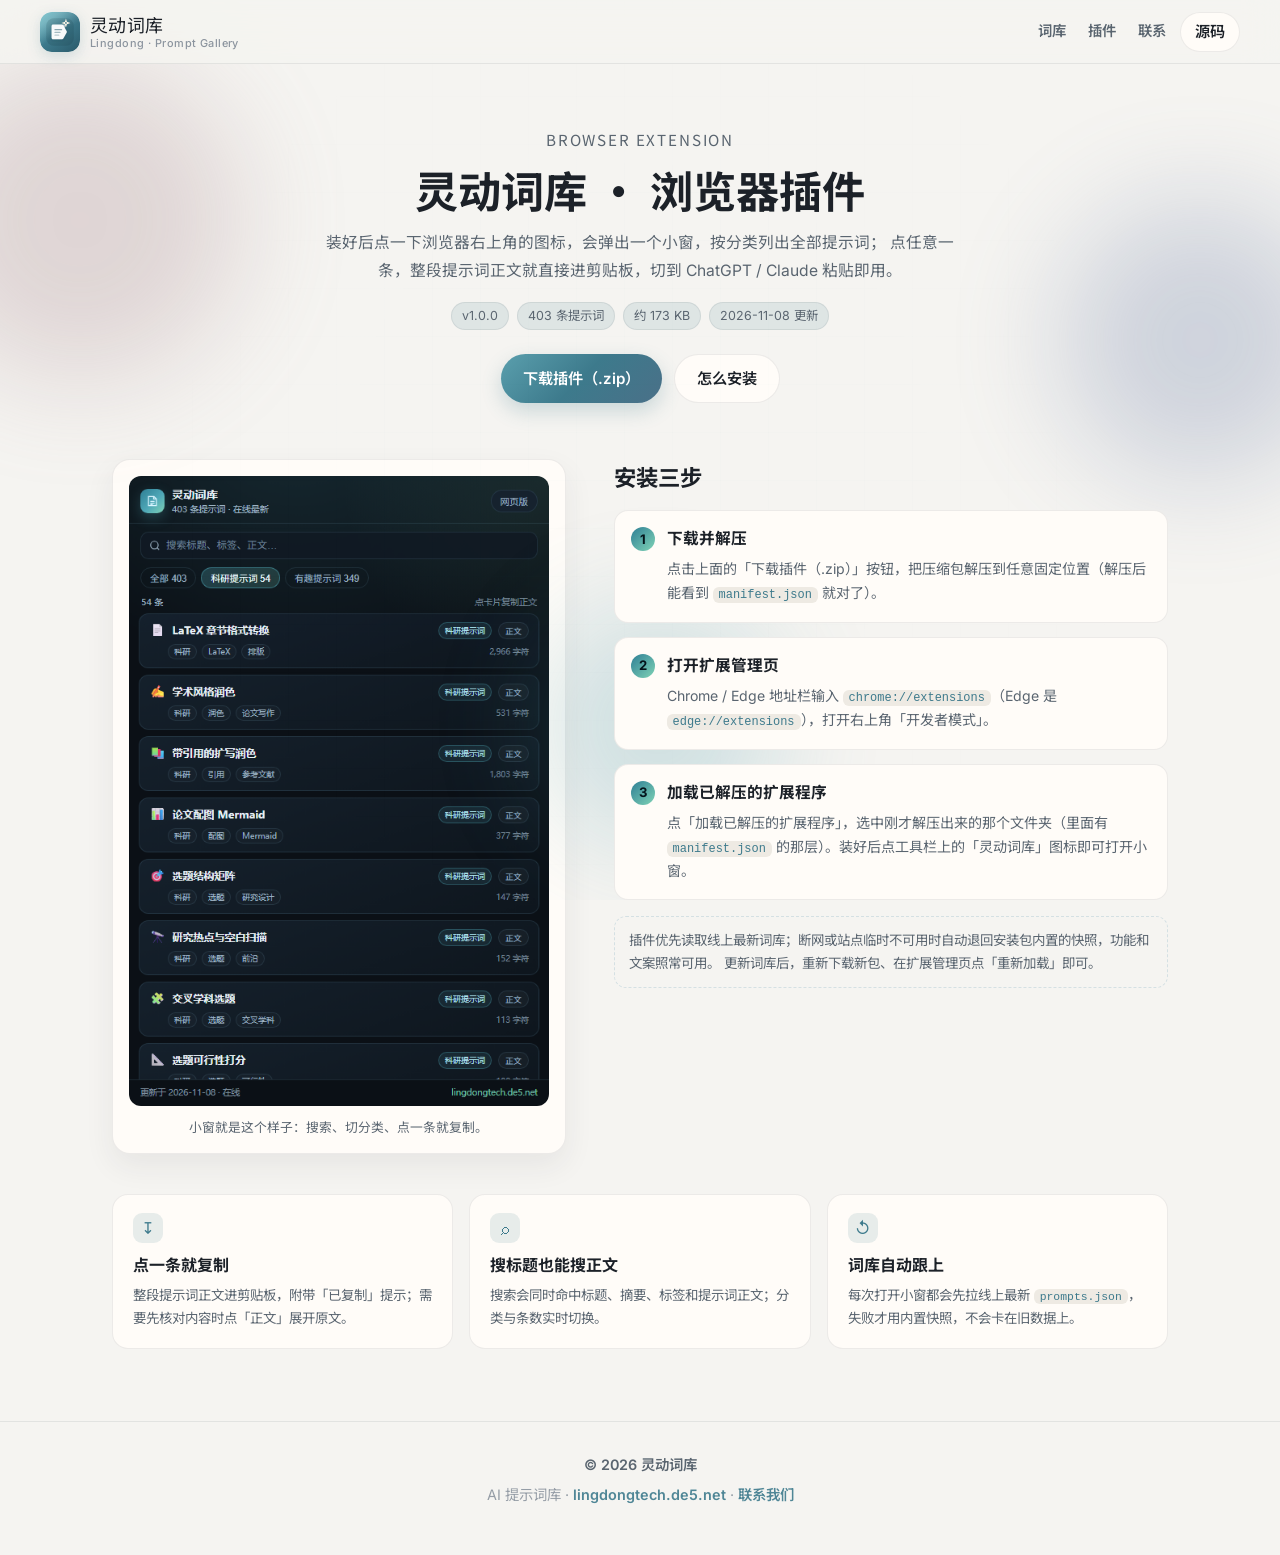
==== commit 77779c7b: "feat(site): 首页新增「联系我们」区块与导航入口" ====
--- a/extension.html
+++ b/extension.html
@@ -43,6 +43,7 @@
     <nav class="header-nav" aria-label="站内导航">
       <a href="index.html#gallery">词库</a>
       <a href="extension.html" aria-current="page">插件</a>
+      <a href="index.html#contact">联系</a>
     </nav>
     <div class="header-actions">
       <a class="btn btn-secondary" href="https://github.com/funjack15500-a11y/git-romate" target="_blank" rel="noopener" style="padding: 8px 14px; height: 40px;">
@@ -119,7 +120,7 @@
 
   <footer class="site-footer">
     <p class="footer-brand">© <span id="footerYear">2026</span> 灵动词库</p>
-    <p class="footer-sub">AI 提示词库 · <a href="https://lingdongtech.de5.net/">lingdongtech.de5.net</a></p>
+    <p class="footer-sub">AI 提示词库 · <a href="https://lingdongtech.de5.net/">lingdongtech.de5.net</a> · <a href="index.html#contact">联系我们</a></p>
   </footer>
 
   <script>
--- a/css/styles.css
+++ b/css/styles.css
@@ -2963,3 +2963,88 @@
     order: 1;
   }
 }
+
+/* —— 联系我们 —— */
+.contact {
+  max-width: 1120px;
+  margin: 0 auto;
+  padding: 8px clamp(16px, 4vw, 32px) 64px;
+}
+
+.contact-head {
+  display: flex;
+  flex-wrap: wrap;
+  align-items: baseline;
+  gap: 12px;
+  margin-bottom: 6px;
+}
+
+.contact-head h2 {
+  margin: 0;
+  font-family: var(--display);
+  font-size: 1.5rem;
+  color: var(--text);
+}
+
+.contact-head p {
+  margin: 0;
+  font-size: 0.86rem;
+  color: var(--text-2);
+}
+
+.contact-grid {
+  display: grid;
+  grid-template-columns: repeat(auto-fit, minmax(250px, 1fr));
+  gap: 14px;
+  margin-top: 18px;
+}
+
+.contact-card {
+  display: flex;
+  flex-direction: column;
+  gap: 6px;
+  padding: 18px 20px;
+  border-radius: 16px;
+  border: 1px solid var(--border);
+  background: var(--surface);
+  box-shadow: var(--shadow-sm);
+  text-decoration: none;
+  transition: transform 0.18s var(--ease), box-shadow 0.18s var(--ease), border-color 0.18s;
+}
+
+.contact-card:hover {
+  transform: translateY(-2px);
+  border-color: var(--accent);
+  box-shadow: var(--shadow-md);
+}
+
+.contact-card .contact-label {
+  font-size: 0.78rem;
+  letter-spacing: 0.08em;
+  text-transform: uppercase;
+  color: var(--text-3);
+}
+
+.contact-card strong {
+  font-size: 1rem;
+  color: var(--text);
+}
+
+.contact-card span.contact-value {
+  font-size: 0.86rem;
+  color: var(--accent);
+  word-break: break-all;
+}
+
+.contact-card p {
+  margin: 0;
+  font-size: 0.84rem;
+  line-height: 1.65;
+  color: var(--text-2);
+}
+
+.contact-note {
+  margin: 16px 0 0;
+  font-size: 0.8rem;
+  color: var(--text-3);
+}
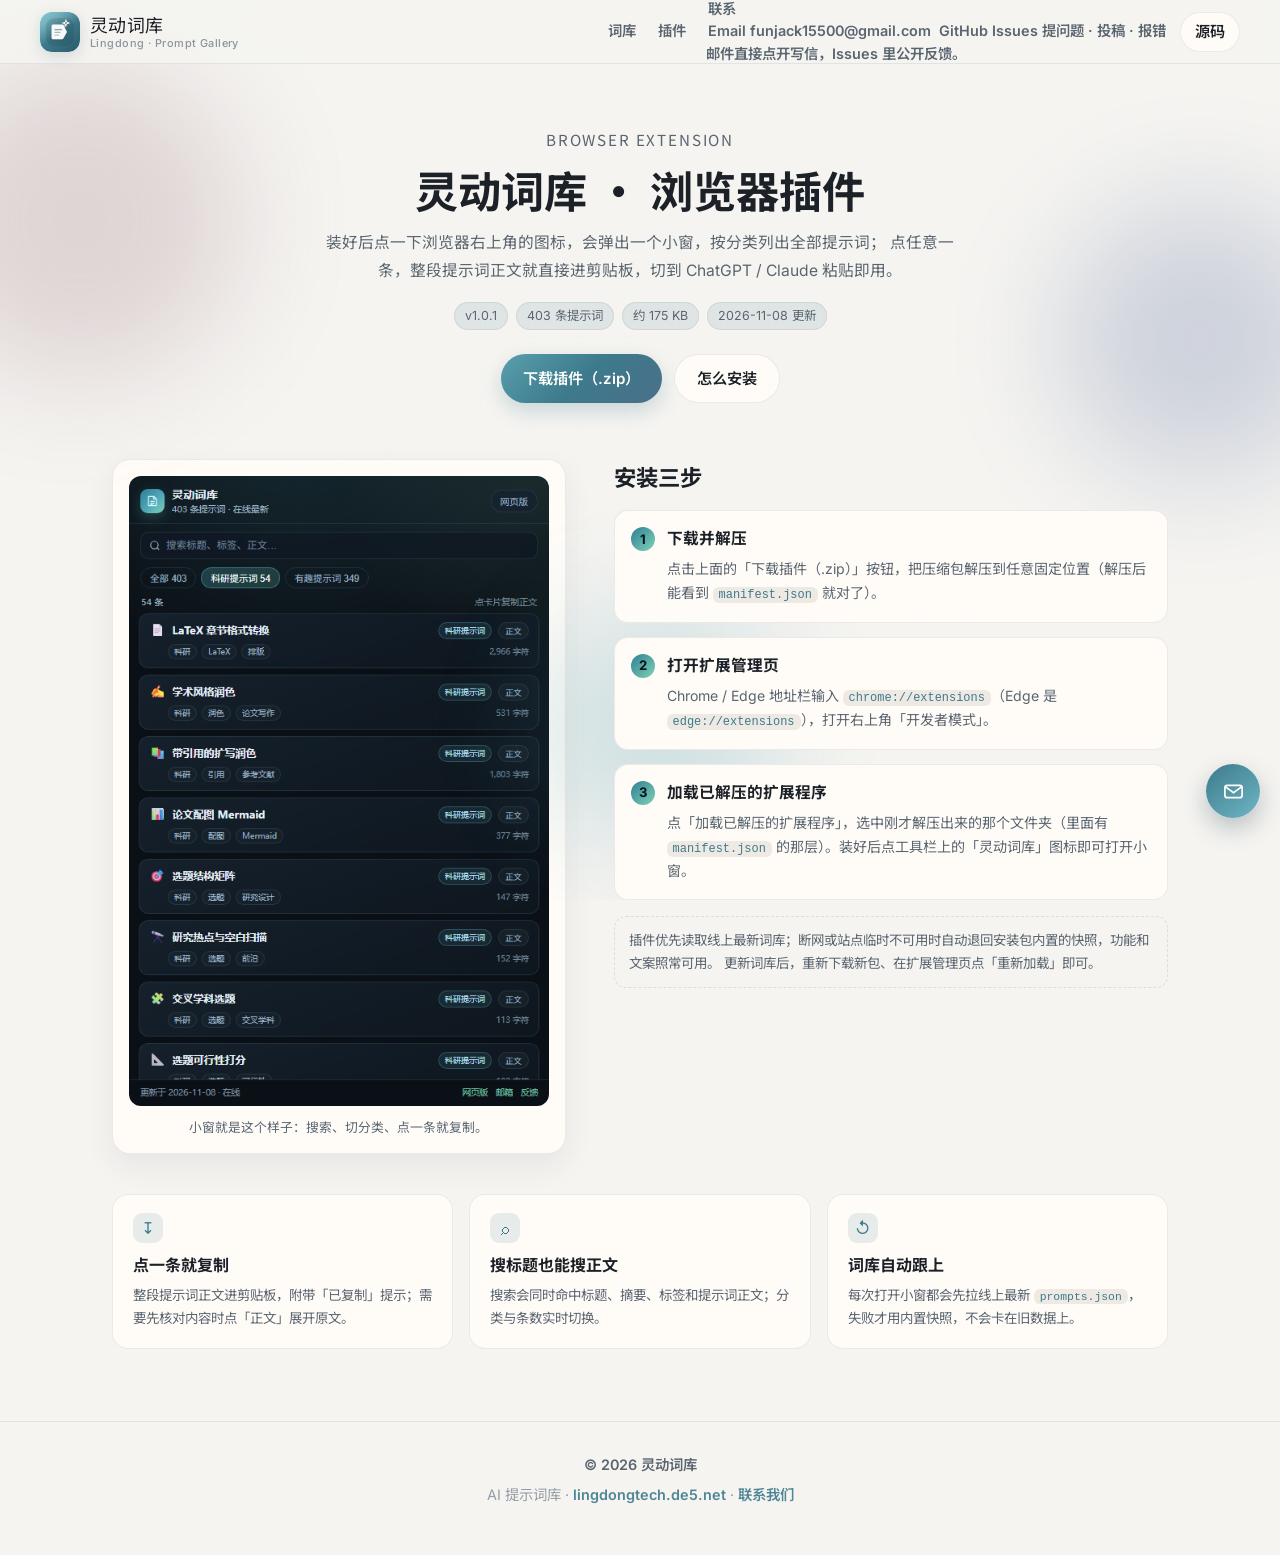
==== commit fcb44947: "feat(contact): 悬浮联系球+联系面板；插件小窗加入邮箱与反馈入口" ====
--- a/extension.html
+++ b/extension.html
@@ -43,7 +43,20 @@
     <nav class="header-nav" aria-label="站内导航">
       <a href="index.html#gallery">词库</a>
       <a href="extension.html" aria-current="page">插件</a>
-      <a href="index.html#contact">联系</a>
+      <div class="nav-contact">
+        <a href="index.html#contact" aria-describedby="contactPop">联系</a>
+        <div class="contact-pop" id="contactPop">
+          <a class="contact-pop-item" href="mailto:funjack15500@gmail.com">
+            <span class="contact-pop-label">Email</span>
+            <span class="contact-pop-value">funjack15500@gmail.com</span>
+          </a>
+          <a class="contact-pop-item" href="https://github.com/funjack15500-a11y/git-romate/issues" target="_blank" rel="noopener">
+            <span class="contact-pop-label">GitHub Issues</span>
+            <span class="contact-pop-value">提问题 · 投稿 · 报错</span>
+          </a>
+          <p class="contact-pop-note">邮件直接点开写信，Issues 里公开反馈。</p>
+        </div>
+      </div>
     </nav>
     <div class="header-actions">
       <a class="btn btn-secondary" href="https://github.com/funjack15500-a11y/git-romate" target="_blank" rel="noopener" style="padding: 8px 14px; height: 40px;">
@@ -60,9 +73,9 @@
       点任意一条，整段提示词正文就直接进剪贴板，切到 ChatGPT / Claude 粘贴即用。
     </p>
     <div class="plugin-meta">
-      <span>v1.0.0</span>
+      <span>v1.0.1</span>
       <span>403 条提示词</span>
-      <span>约 173 KB</span>
+      <span>约 175 KB</span>
       <span>2026-11-08 更新</span>
     </div>
     <div class="plugin-actions">
@@ -123,11 +136,42 @@
     <p class="footer-sub">AI 提示词库 · <a href="https://lingdongtech.de5.net/">lingdongtech.de5.net</a> · <a href="index.html#contact">联系我们</a></p>
   </footer>
 
+  <div class="contact-widget" data-contact-widget>
+    <div class="cw-panel" id="cwPanel" aria-hidden="true">
+      <div class="cw-head">
+        <h3>联系我们</h3>
+        <button type="button" class="cw-min" aria-label="收起为悬浮球" title="收起为悬浮球">—</button>
+      </div>
+      <div class="cw-body">
+        <a class="cw-item" href="mailto:funjack15500@gmail.com">
+          <span class="cw-label">Email</span>
+          <span class="cw-value">funjack15500@gmail.com</span>
+        </a>
+        <a class="cw-item" href="https://github.com/funjack15500-a11y/git-romate/issues" target="_blank" rel="noopener">
+          <span class="cw-label">GitHub Issues</span>
+          <span class="cw-value">提问题 · 投稿 · 报错</span>
+        </a>
+        <a class="cw-item" href="extension.html">
+          <span class="cw-label">浏览器插件</span>
+          <span class="cw-value">下载 · 安装 · 排障</span>
+        </a>
+      </div>
+      <p class="cw-note">邮件直接点开写信，Issues 里公开反馈。</p>
+    </div>
+    <button type="button" class="cw-ball" aria-expanded="false" aria-controls="cwPanel" aria-label="打开联系方式" title="联系我们">
+      <svg viewBox="0 0 24 24" fill="none" stroke="currentColor" stroke-width="1.8" stroke-linecap="round" aria-hidden="true">
+        <rect x="3" y="5.5" width="18" height="13" rx="2.6" />
+        <path d="M3.6 7.2l8.4 6 8.4-6" />
+      </svg>
+    </button>
+  </div>
+
   <script>
     (function () {
       var y = document.getElementById("footerYear");
       if (y) y.textContent = String(new Date().getFullYear());
     })();
   </script>
+  <script src="js/contact-widget.js" defer></script>
 </body>
 </html>
--- a/css/styles.css
+++ b/css/styles.css
@@ -2994,7 +2994,7 @@
 
 .contact-grid {
   display: grid;
-  grid-template-columns: repeat(auto-fit, minmax(250px, 1fr));
+  grid-template-columns: repeat(auto-fit, minmax(236px, 1fr));
   gap: 14px;
   margin-top: 18px;
 }
@@ -3048,3 +3048,160 @@
   font-size: 0.8rem;
   color: var(--text-3);
 }
+
+
+/* —— 悬浮联系球 / 联系面板 —— */
+.contact-widget {
+  position: fixed;
+  right: 20px;
+  bottom: 82px;
+  z-index: 260;
+  display: flex;
+  flex-direction: column;
+  align-items: flex-end;
+}
+
+.cw-ball {
+  width: 54px;
+  height: 54px;
+  display: grid;
+  place-items: center;
+  border: 0;
+  border-radius: 50%;
+  cursor: pointer;
+  color: #fff;
+  background: linear-gradient(140deg, #3d7a8c 0%, #6eb6c5 100%);
+  box-shadow: 0 10px 24px rgba(24, 58, 68, 0.28);
+  transition: transform 0.18s var(--ease), box-shadow 0.18s var(--ease);
+}
+
+.cw-ball:hover {
+  transform: translateY(-2px) scale(1.03);
+  box-shadow: 0 14px 30px rgba(24, 58, 68, 0.34);
+}
+
+.cw-ball:focus-visible {
+  outline: 2px solid var(--accent);
+  outline-offset: 3px;
+}
+
+.cw-ball svg {
+  width: 23px;
+  height: 23px;
+}
+
+.contact-widget.is-open .cw-ball {
+  display: none;
+}
+
+.cw-panel {
+  width: 302px;
+  margin-bottom: 10px;
+  padding: 12px 0 10px;
+  border: 1px solid var(--border);
+  border-radius: 16px;
+  background: var(--surface);
+  box-shadow: var(--shadow-md);
+  opacity: 0;
+  visibility: hidden;
+  transform: translateY(10px) scale(0.98);
+  pointer-events: none;
+  transition: opacity 0.2s var(--ease), transform 0.2s var(--ease), visibility 0.2s;
+}
+
+.contact-widget.is-open .cw-panel {
+  opacity: 1;
+  visibility: visible;
+  transform: none;
+  pointer-events: auto;
+}
+
+.cw-head {
+  display: flex;
+  align-items: center;
+  justify-content: space-between;
+  gap: 10px;
+  padding: 0 14px 8px;
+}
+
+.cw-head h3 {
+  margin: 0;
+  font-family: var(--display);
+  font-size: 1rem;
+  color: var(--text);
+}
+
+.cw-min {
+  width: 26px;
+  height: 26px;
+  display: grid;
+  place-items: center;
+  border: 1px solid var(--border);
+  border-radius: 50%;
+  background: transparent;
+  color: var(--text-2);
+  font-size: 0.95rem;
+  line-height: 1;
+  cursor: pointer;
+  transition: color 0.15s, border-color 0.15s, background 0.15s;
+}
+
+.cw-min:hover {
+  color: var(--accent);
+  border-color: var(--accent);
+  background: var(--accent-soft);
+}
+
+.cw-body {
+  display: flex;
+  flex-direction: column;
+  gap: 4px;
+  padding: 0 8px;
+}
+
+.cw-item {
+  display: flex;
+  flex-direction: column;
+  gap: 2px;
+  padding: 9px 10px;
+  border-radius: 10px;
+  text-decoration: none;
+  transition: background 0.15s;
+}
+
+.cw-item:hover {
+  background: var(--accent-soft);
+}
+
+.cw-label {
+  font-size: 0.72rem;
+  letter-spacing: 0.06em;
+  text-transform: uppercase;
+  color: var(--text-3);
+}
+
+.cw-value {
+  font-size: 0.86rem;
+  font-weight: 600;
+  color: var(--text);
+  word-break: break-all;
+}
+
+.cw-note {
+  margin: 6px 0 0;
+  padding: 0 18px;
+  font-size: 0.74rem;
+  line-height: 1.5;
+  color: var(--text-3);
+}
+
+@media (max-width: 640px) {
+  .contact-widget {
+    right: 14px;
+    bottom: 76px;
+  }
+
+  .cw-panel {
+    width: min(302px, calc(100vw - 28px));
+  }
+}
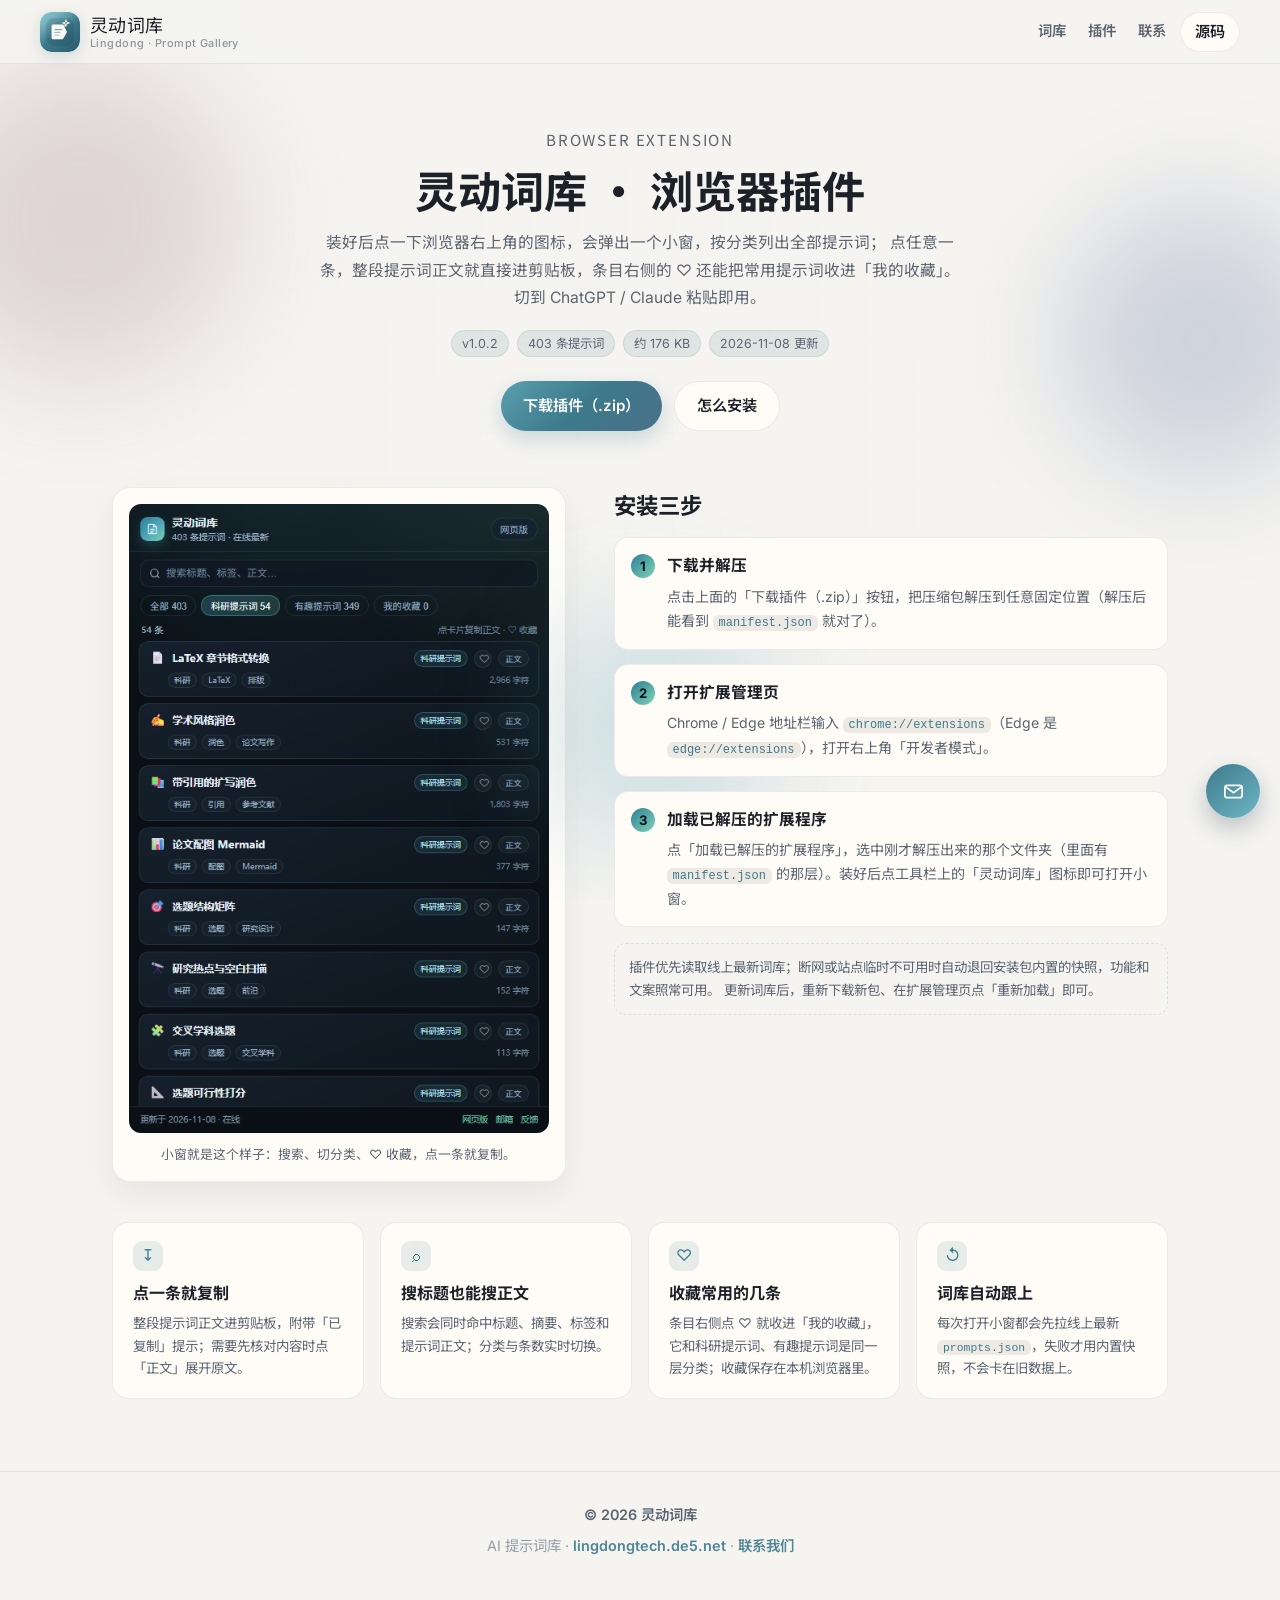
==== commit 797a832b: "feat(favorites): 站点与插件新增「我的收藏」分类及卡片收藏按钮" ====
--- a/extension.html
+++ b/extension.html
@@ -43,20 +43,7 @@
     <nav class="header-nav" aria-label="站内导航">
       <a href="index.html#gallery">词库</a>
       <a href="extension.html" aria-current="page">插件</a>
-      <div class="nav-contact">
-        <a href="index.html#contact" aria-describedby="contactPop">联系</a>
-        <div class="contact-pop" id="contactPop">
-          <a class="contact-pop-item" href="mailto:funjack15500@gmail.com">
-            <span class="contact-pop-label">Email</span>
-            <span class="contact-pop-value">funjack15500@gmail.com</span>
-          </a>
-          <a class="contact-pop-item" href="https://github.com/funjack15500-a11y/git-romate/issues" target="_blank" rel="noopener">
-            <span class="contact-pop-label">GitHub Issues</span>
-            <span class="contact-pop-value">提问题 · 投稿 · 报错</span>
-          </a>
-          <p class="contact-pop-note">邮件直接点开写信，Issues 里公开反馈。</p>
-        </div>
-      </div>
+      <a href="index.html#contact" data-open-contact>联系</a>
     </nav>
     <div class="header-actions">
       <a class="btn btn-secondary" href="https://github.com/funjack15500-a11y/git-romate" target="_blank" rel="noopener" style="padding: 8px 14px; height: 40px;">
@@ -70,12 +57,12 @@
     <h1 class="plugin-title">灵动词库 · 浏览器插件</h1>
     <p class="plugin-lead">
       装好后点一下浏览器右上角的图标，会弹出一个小窗，按分类列出全部提示词；
-      点任意一条，整段提示词正文就直接进剪贴板，切到 ChatGPT / Claude 粘贴即用。
+      点任意一条，整段提示词正文就直接进剪贴板，条目右侧的 ♡ 还能把常用提示词收进「我的收藏」。切到 ChatGPT / Claude 粘贴即用。
     </p>
     <div class="plugin-meta">
-      <span>v1.0.1</span>
+      <span>v1.0.2</span>
       <span>403 条提示词</span>
-      <span>约 175 KB</span>
+      <span>约 176 KB</span>
       <span>2026-11-08 更新</span>
     </div>
     <div class="plugin-actions">
@@ -87,7 +74,7 @@
   <section class="plugin-grid">
     <figure class="plugin-shot">
       <img src="assets/extension-preview.png" alt="插件小窗：搜索框、分类切换和提示词列表" loading="lazy" decoding="async" />
-      <figcaption>小窗就是这个样子：搜索、切分类、点一条就复制。</figcaption>
+      <figcaption>小窗就是这个样子：搜索、切分类、♡ 收藏，点一条就复制。</figcaption>
     </figure>
 
     <div class="plugin-steps" id="install">
@@ -123,6 +110,11 @@
       <span class="plugin-feature-icon" aria-hidden="true">⌕</span>
       <h3>搜标题也能搜正文</h3>
       <p>搜索会同时命中标题、摘要、标签和提示词正文；分类与条数实时切换。</p>
+    </div>
+    <div class="plugin-feature">
+      <span class="plugin-feature-icon" aria-hidden="true">♡</span>
+      <h3>收藏常用的几条</h3>
+      <p>条目右侧点 ♡ 就收进「我的收藏」，它和科研提示词、有趣提示词是同一层分类；收藏保存在本机浏览器里。</p>
     </div>
     <div class="plugin-feature">
       <span class="plugin-feature-icon" aria-hidden="true">↺</span>
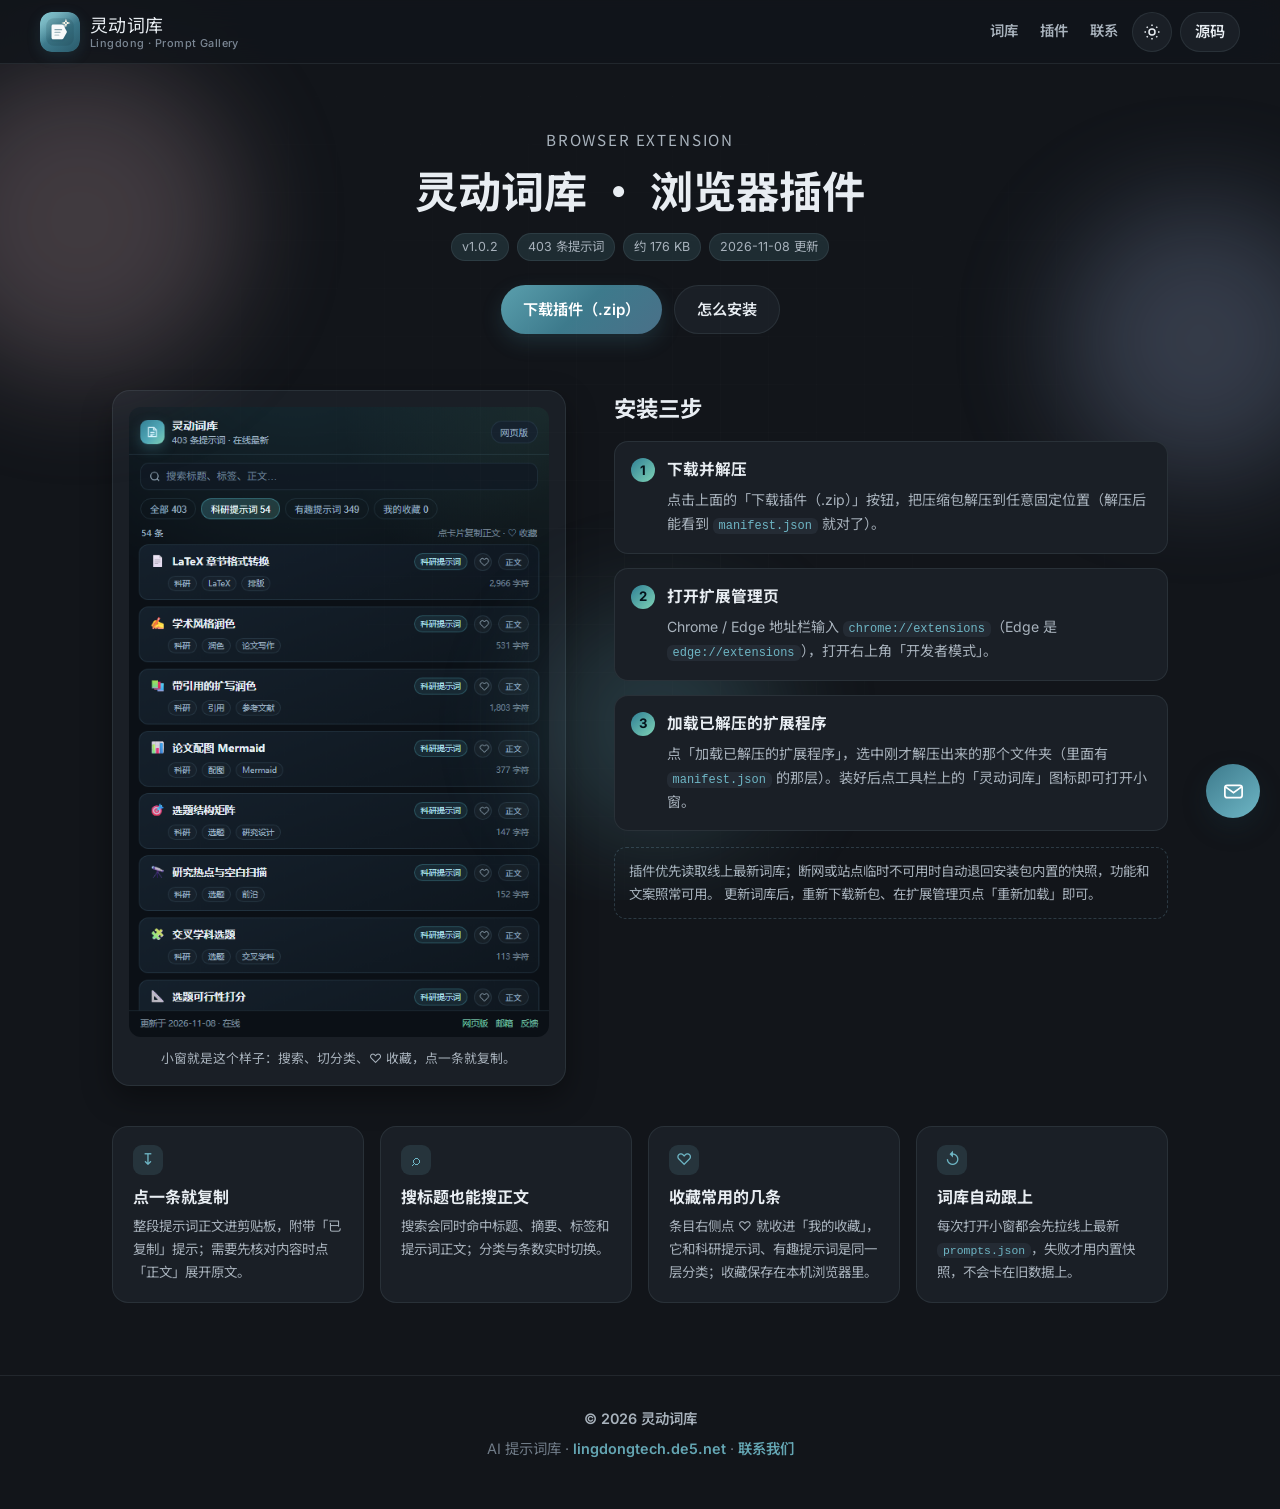
==== commit 4ca80028: "feat(theme/contact): 默认深色主题、导航联系悬停弹窗，删除插件页简介与底部联系区块" ====
--- a/extension.html
+++ b/extension.html
@@ -19,6 +19,19 @@
   <link rel="preconnect" href="https://fonts.gstatic.com" crossorigin />
   <link href="https://fonts.googleapis.com/css2?family=Inter:wght@400;500;600;700;800&family=Noto+Sans+SC:wght@400;500;700;900&display=swap" rel="stylesheet" />
   <link rel="stylesheet" href="css/styles.css" />
+  <script>
+    (function () {
+      var key = "spark-prompts-theme";
+      var theme = "dark";
+      try {
+        var saved = localStorage.getItem(key);
+        if (saved === "light" || saved === "dark") theme = saved;
+      } catch (error) {
+        /* 隐私模式下忽略 */
+      }
+      document.documentElement.setAttribute("data-theme", theme);
+    })();
+  </script>
 </head>
 <body class="anime-skin brand-lingdong">
   <a class="skip-link" href="#install">跳到安装说明</a>
@@ -43,9 +56,10 @@
     <nav class="header-nav" aria-label="站内导航">
       <a href="index.html#gallery">词库</a>
       <a href="extension.html" aria-current="page">插件</a>
-      <a href="index.html#contact" data-open-contact>联系</a>
+      <a href="mailto:funjack15500@gmail.com" data-open-contact>联系</a>
     </nav>
     <div class="header-actions">
+      <button type="button" class="icon-btn" id="themeToggle" aria-label="切换主题"></button>
       <a class="btn btn-secondary" href="https://github.com/funjack15500-a11y/git-romate" target="_blank" rel="noopener" style="padding: 8px 14px; height: 40px;">
         <span class="header-github-text">源码</span>
       </a>
@@ -55,10 +69,6 @@
   <section class="plugin-hero">
     <p class="hero-kicker">BROWSER EXTENSION</p>
     <h1 class="plugin-title">灵动词库 · 浏览器插件</h1>
-    <p class="plugin-lead">
-      装好后点一下浏览器右上角的图标，会弹出一个小窗，按分类列出全部提示词；
-      点任意一条，整段提示词正文就直接进剪贴板，条目右侧的 ♡ 还能把常用提示词收进「我的收藏」。切到 ChatGPT / Claude 粘贴即用。
-    </p>
     <div class="plugin-meta">
       <span>v1.0.2</span>
       <span>403 条提示词</span>
@@ -125,7 +135,7 @@
 
   <footer class="site-footer">
     <p class="footer-brand">© <span id="footerYear">2026</span> 灵动词库</p>
-    <p class="footer-sub">AI 提示词库 · <a href="https://lingdongtech.de5.net/">lingdongtech.de5.net</a> · <a href="index.html#contact">联系我们</a></p>
+    <p class="footer-sub">AI 提示词库 · <a href="https://lingdongtech.de5.net/">lingdongtech.de5.net</a> · <a href="mailto:funjack15500@gmail.com" data-open-contact>联系我们</a></p>
   </footer>
 
   <div class="contact-widget" data-contact-widget>
@@ -162,6 +172,37 @@
     (function () {
       var y = document.getElementById("footerYear");
       if (y) y.textContent = String(new Date().getFullYear());
+
+      var KEY = "spark-prompts-theme";
+      var btn = document.getElementById("themeToggle");
+      var sun =
+        '<svg width="18" height="18" viewBox="0 0 24 24" fill="none" stroke="currentColor" stroke-width="2"><circle cx="12" cy="12" r="4"/><path d="M12 2v2M12 20v2M4.93 4.93l1.41 1.41M17.66 17.66l1.41 1.41M2 12h2M20 12h2M4.93 19.07l1.41-1.41M17.66 6.34l1.41-1.41"/></svg>';
+      var moon =
+        '<svg width="18" height="18" viewBox="0 0 24 24" fill="none" stroke="currentColor" stroke-width="2"><path d="M21 12.79A9 9 0 1 1 11.21 3 7 7 0 0 0 21 12.79z"/></svg>';
+
+      function paint(theme) {
+        var meta = document.querySelector('meta[name="theme-color"]');
+        if (meta) meta.content = theme === "dark" ? "#12151a" : "#f5f4f1";
+        if (!btn) return;
+        btn.innerHTML = theme === "dark" ? sun : moon;
+        btn.setAttribute("aria-label", theme === "dark" ? "切换浅色模式" : "切换深色模式");
+      }
+
+      paint(document.documentElement.getAttribute("data-theme") || "dark");
+
+      if (btn) {
+        btn.addEventListener("click", function () {
+          var cur = document.documentElement.getAttribute("data-theme") === "dark" ? "dark" : "light";
+          var next = cur === "dark" ? "light" : "dark";
+          document.documentElement.setAttribute("data-theme", next);
+          try {
+            localStorage.setItem(KEY, next);
+          } catch (error) {
+            /* 隐私模式下忽略 */
+          }
+          paint(next);
+        });
+      }
     })();
   </script>
   <script src="js/contact-widget.js" defer></script>
--- a/css/styles.css
+++ b/css/styles.css
@@ -3106,7 +3106,7 @@
   visibility: hidden;
   transform: translateY(10px) scale(0.98);
   pointer-events: none;
-  transition: opacity 0.2s var(--ease), transform 0.2s var(--ease), visibility 0.2s;
+  transition: none;
 }
 
 .contact-widget.is-open .cw-panel {
@@ -3195,6 +3195,22 @@
   color: var(--text-3);
 }
 
+/* 导航「联系」悬停时弹出的同一块面板 */
+.contact-widget.is-hover .cw-panel {
+  opacity: 1;
+  visibility: visible;
+  transform: none;
+  pointer-events: auto;
+  transition: none;
+}
+
+.cw-panel.is-anchored {
+  position: fixed;
+  right: auto;
+  margin: 0;
+  z-index: 270;
+}
+
 @media (max-width: 640px) {
   .contact-widget {
     right: 14px;
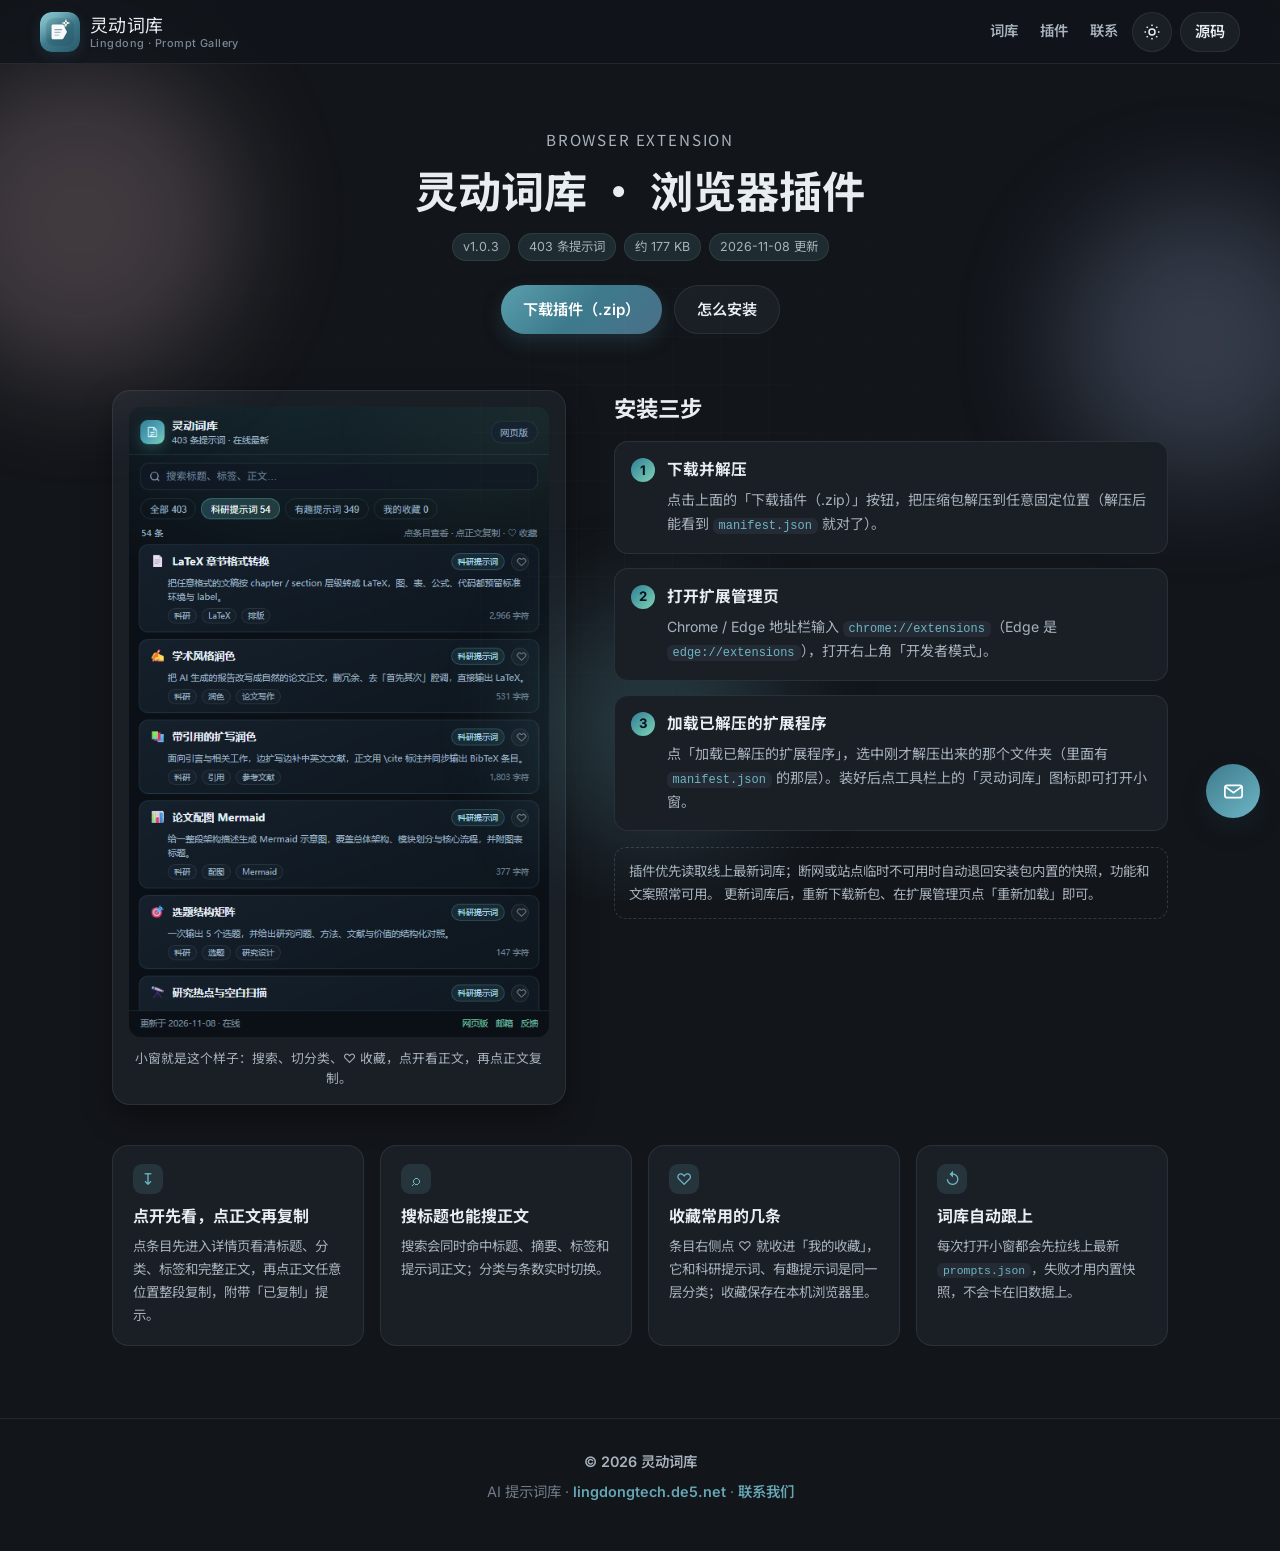
==== commit b0c7feb8: "feat(extension): 插件小窗改为点条目看正文、点正文才复制，与网页版交互一致（v1.0.3）" ====
--- a/extension.html
+++ b/extension.html
@@ -4,13 +4,13 @@
   <meta charset="UTF-8" />
   <meta name="viewport" content="width=device-width, initial-scale=1.0" />
   <title>浏览器插件 — 灵动词库</title>
-  <meta name="description" content="下载灵动词库浏览器插件：点一下图标弹出小窗，列出全部 AI 提示词，点任意一条即复制整段正文。" />
+  <meta name="description" content="下载灵动词库浏览器插件：点一下图标弹出小窗，列出全部 AI 提示词，点开先看正文，再点正文复制。" />
   <meta name="theme-color" content="#3d7a8c" />
   <meta name="color-scheme" content="light dark" />
   <meta name="referrer" content="strict-origin-when-cross-origin" />
   <meta property="og:type" content="website" />
   <meta property="og:title" content="浏览器插件 — 灵动词库" />
-  <meta property="og:description" content="小窗浏览，一键复制提示词正文。" />
+  <meta property="og:description" content="小窗浏览，点开先看正文，点正文即复制。" />
   <meta property="og:url" content="https://lingdongtech.de5.net/extension.html" />
   <link rel="canonical" href="https://lingdongtech.de5.net/extension.html" />
   <link rel="icon" href="assets/favicon.svg" type="image/svg+xml" />
@@ -70,9 +70,9 @@
     <p class="hero-kicker">BROWSER EXTENSION</p>
     <h1 class="plugin-title">灵动词库 · 浏览器插件</h1>
     <div class="plugin-meta">
-      <span>v1.0.2</span>
+      <span>v1.0.3</span>
       <span>403 条提示词</span>
-      <span>约 176 KB</span>
+      <span>约 177 KB</span>
       <span>2026-11-08 更新</span>
     </div>
     <div class="plugin-actions">
@@ -84,7 +84,7 @@
   <section class="plugin-grid">
     <figure class="plugin-shot">
       <img src="assets/extension-preview.png" alt="插件小窗：搜索框、分类切换和提示词列表" loading="lazy" decoding="async" />
-      <figcaption>小窗就是这个样子：搜索、切分类、♡ 收藏，点一条就复制。</figcaption>
+      <figcaption>小窗就是这个样子：搜索、切分类、♡ 收藏，点开看正文，再点正文复制。</figcaption>
     </figure>
 
     <div class="plugin-steps" id="install">
@@ -113,8 +113,8 @@
   <section class="plugin-features">
     <div class="plugin-feature">
       <span class="plugin-feature-icon" aria-hidden="true">↧</span>
-      <h3>点一条就复制</h3>
-      <p>整段提示词正文进剪贴板，附带「已复制」提示；需要先核对内容时点「正文」展开原文。</p>
+      <h3>点开先看，点正文再复制</h3>
+      <p>点条目先进入详情页看清标题、分类、标签和完整正文，再点正文任意位置整段复制，附带「已复制」提示。</p>
     </div>
     <div class="plugin-feature">
       <span class="plugin-feature-icon" aria-hidden="true">⌕</span>
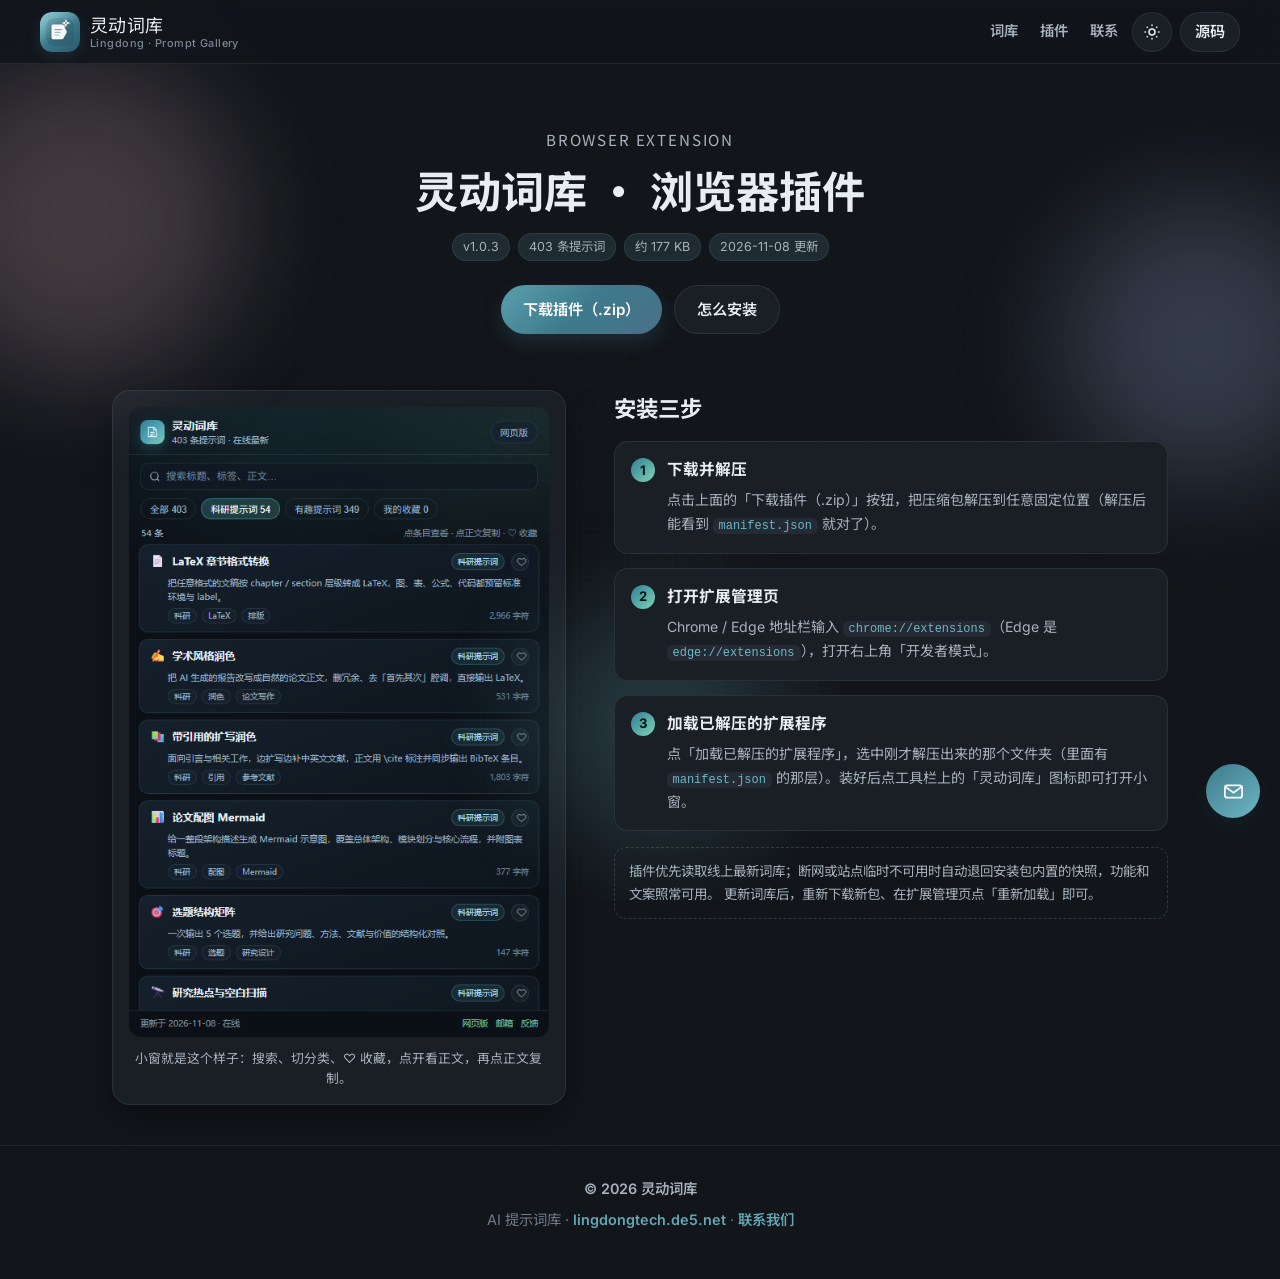
==== commit c6a4daf0: "feat(extension/home): 去掉插件页底部四张特性卡；首页首次打开强制回到首页顶部并清掉遗留锚点" ====
--- a/extension.html
+++ b/extension.html
@@ -110,29 +110,6 @@
     </div>
   </section>
 
-  <section class="plugin-features">
-    <div class="plugin-feature">
-      <span class="plugin-feature-icon" aria-hidden="true">↧</span>
-      <h3>点开先看，点正文再复制</h3>
-      <p>点条目先进入详情页看清标题、分类、标签和完整正文，再点正文任意位置整段复制，附带「已复制」提示。</p>
-    </div>
-    <div class="plugin-feature">
-      <span class="plugin-feature-icon" aria-hidden="true">⌕</span>
-      <h3>搜标题也能搜正文</h3>
-      <p>搜索会同时命中标题、摘要、标签和提示词正文；分类与条数实时切换。</p>
-    </div>
-    <div class="plugin-feature">
-      <span class="plugin-feature-icon" aria-hidden="true">♡</span>
-      <h3>收藏常用的几条</h3>
-      <p>条目右侧点 ♡ 就收进「我的收藏」，它和科研提示词、有趣提示词是同一层分类；收藏保存在本机浏览器里。</p>
-    </div>
-    <div class="plugin-feature">
-      <span class="plugin-feature-icon" aria-hidden="true">↺</span>
-      <h3>词库自动跟上</h3>
-      <p>每次打开小窗都会先拉线上最新 <code>prompts.json</code>，失败才用内置快照，不会卡在旧数据上。</p>
-    </div>
-  </section>
-
   <footer class="site-footer">
     <p class="footer-brand">© <span id="footerYear">2026</span> 灵动词库</p>
     <p class="footer-sub">AI 提示词库 · <a href="https://lingdongtech.de5.net/">lingdongtech.de5.net</a> · <a href="mailto:funjack15500@gmail.com" data-open-contact>联系我们</a></p>
